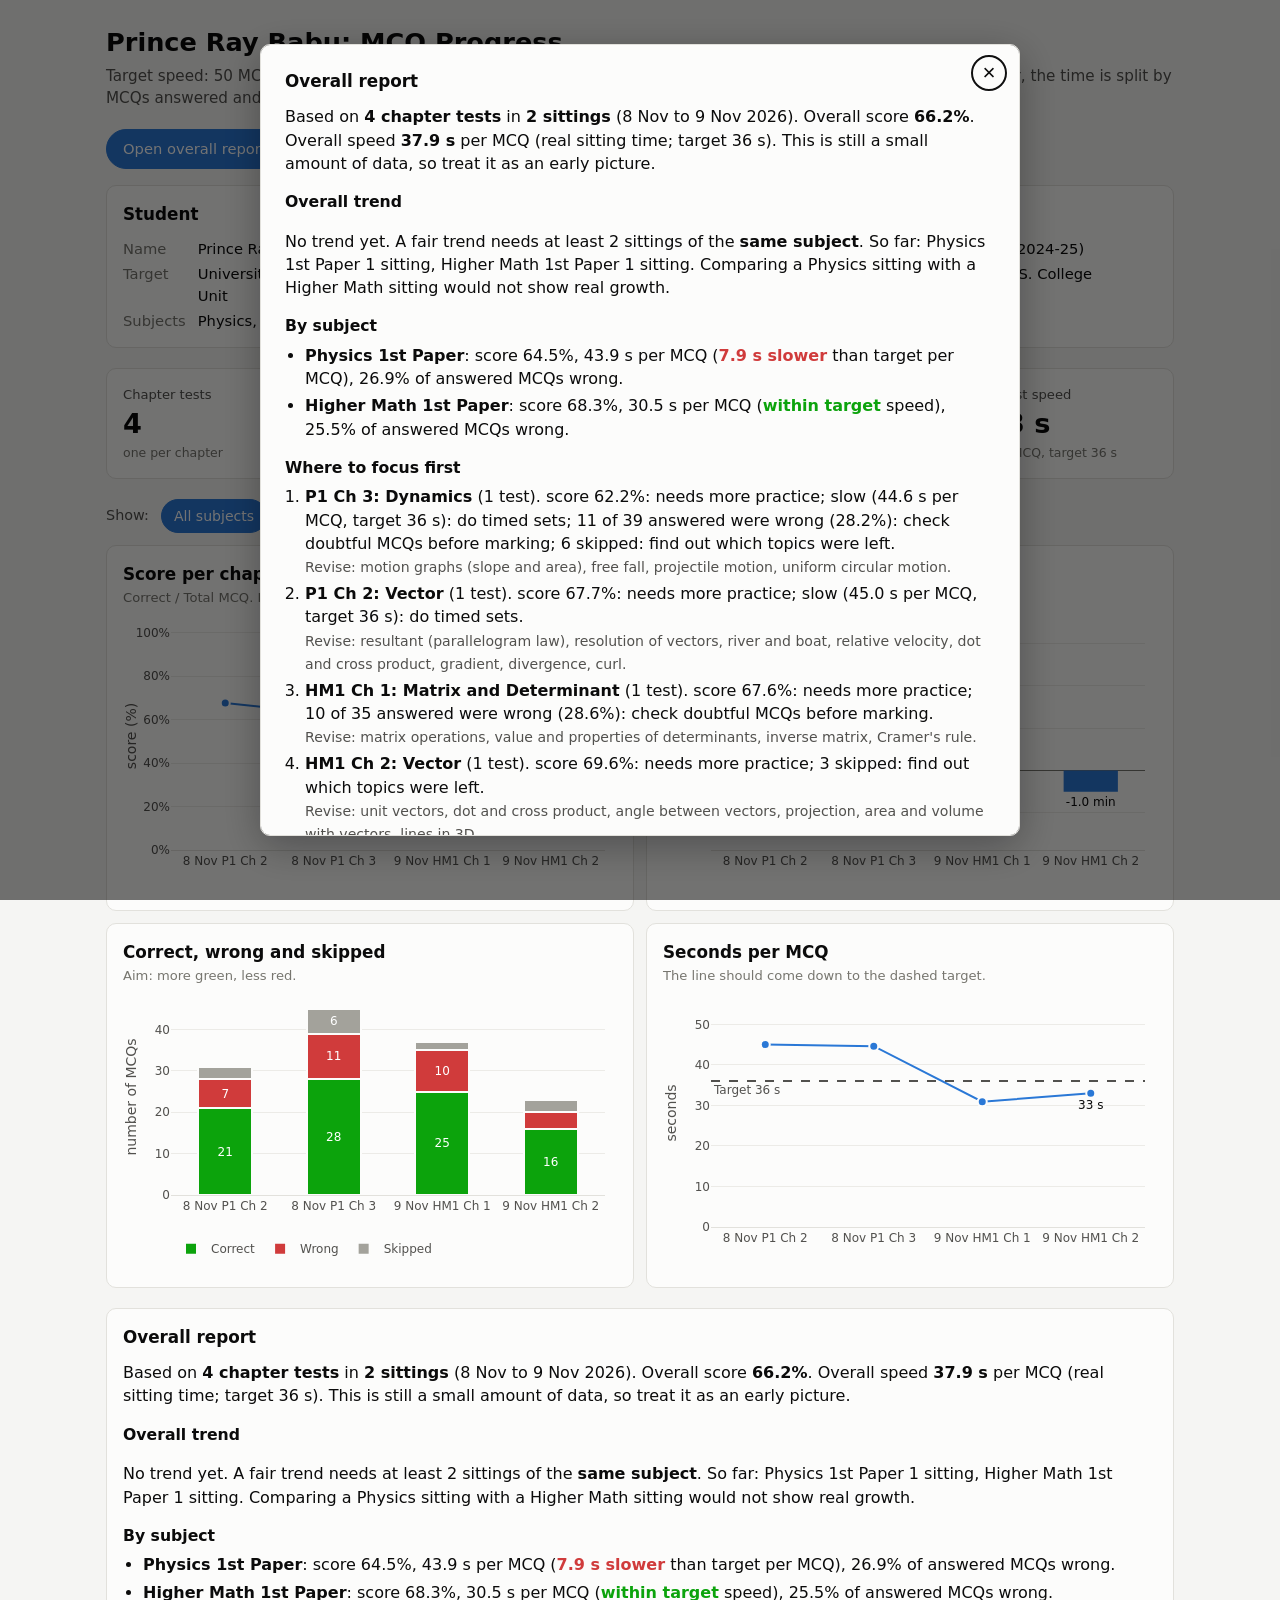
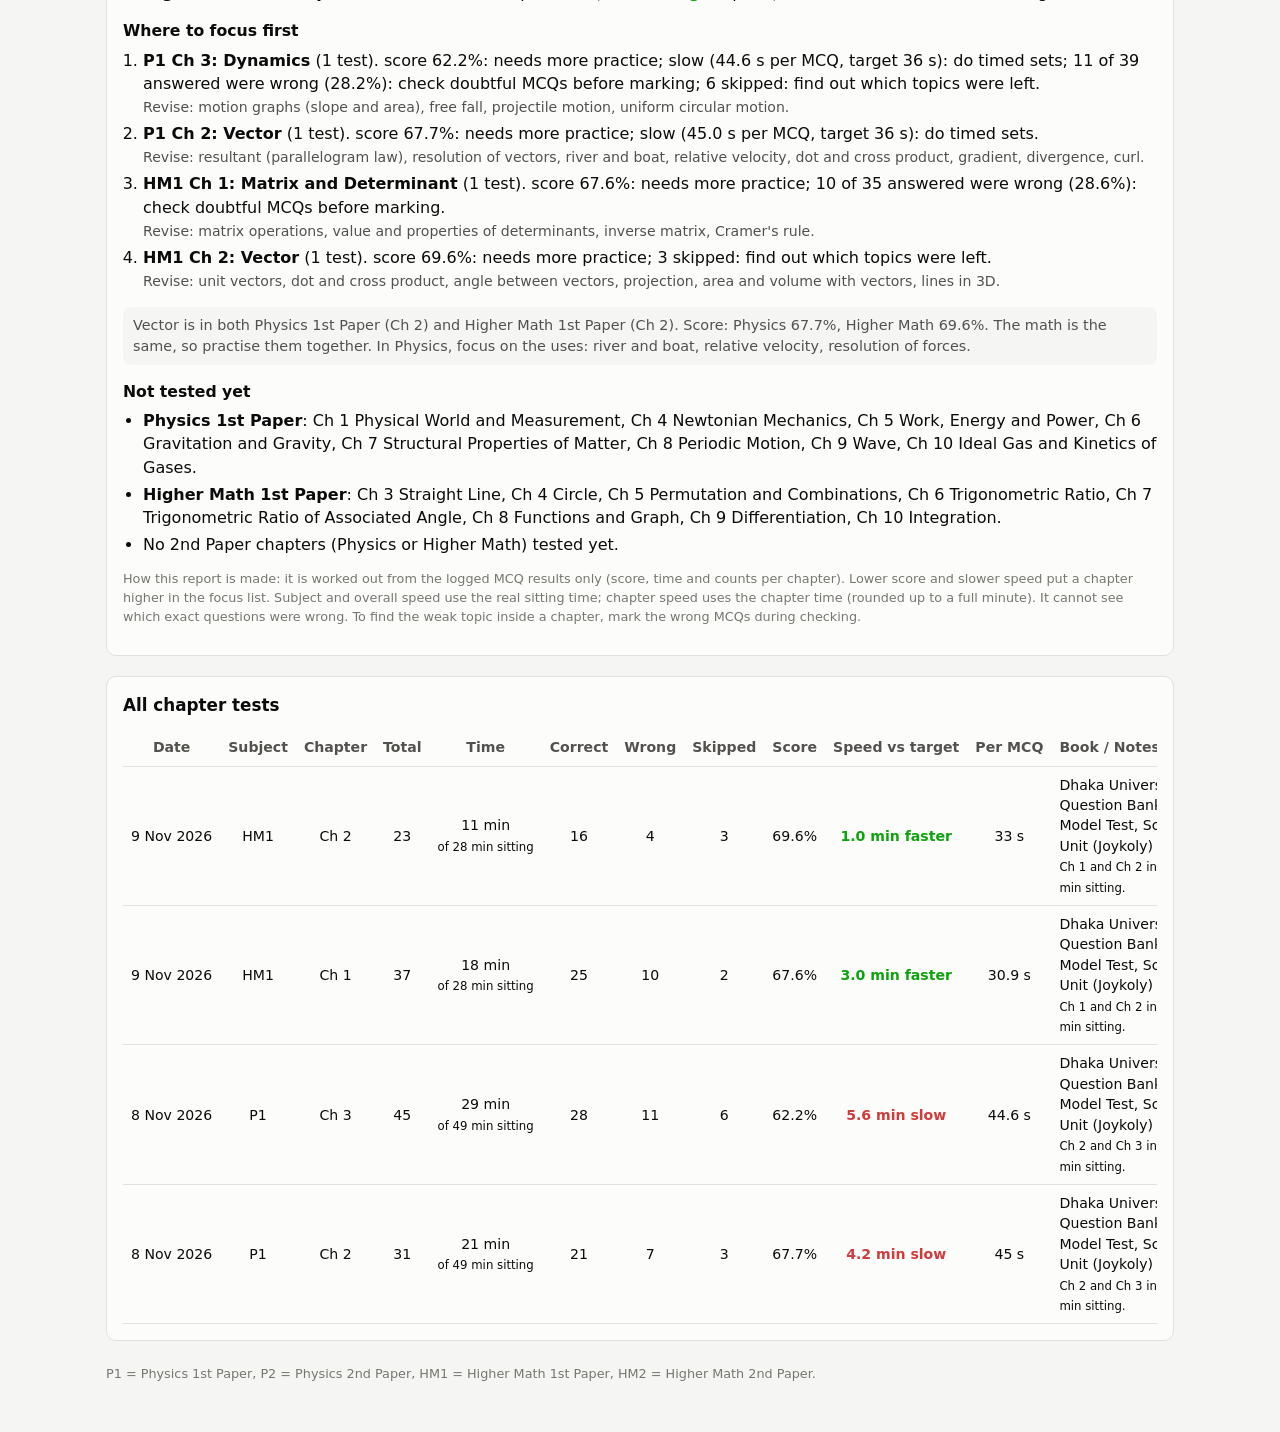
==== prince/index.html @ 52fe1663 "Add overall report popup and section: trend, subject summary, focus list with HSC chapter names Co-A" ====
<!DOCTYPE html>
<html lang="en">
<head>
<meta charset="utf-8">
<meta name="viewport" content="width=device-width, initial-scale=1">
<meta name="robots" content="noindex, nofollow">
<title>MCQ Progress</title>
<link rel="stylesheet" href="../assets/style.css">
<script src="https://cdn.plot.ly/plotly-2.35.2.min.js" charset="utf-8"></script>
</head>
<body>
<main>
  <h1><span id="student-name">Student</span>: MCQ Progress</h1>
  <p class="sub">Target speed: <span id="target-text"></span>. Skipped MCQs do not count for time. When chapters are done together, the time is split by MCQs answered and rounded up to a full minute. Last updated <span id="updated"></span>.</p>

  <p><button class="report-btn" id="open-report" type="button">Open overall report</button></p>
  <section class="profile" id="profile"></section>
  <section class="tiles" id="tiles"></section>

  <div class="filters" id="filters"><span>Show:</span></div>

  <section class="charts">
    <div class="card chart"><h2>Score per chapter</h2><p class="how">Correct / Total MCQ. Higher is better.</p><div class="plot" id="plot-score"></div></div>
    <div class="card chart"><h2>Minutes slower than target</h2><p class="how">0 = on target. Lower is better.</p><div class="plot" id="plot-slow"></div></div>
    <div class="card chart"><h2>Correct, wrong and skipped</h2><p class="how">Aim: more green, less red.</p><div class="plot" id="plot-cws"></div></div>
    <div class="card chart"><h2>Seconds per MCQ</h2><p class="how">The line should come down to the dashed target.</p><div class="plot" id="plot-speed"></div></div>
  </section>

  <section class="card report" id="report">
    <h2>Overall report</h2>
    <div id="report-body"></div>
  </section>

  <section class="card">
    <h2>All chapter tests</h2>
    <div class="table-wrap"><table>
      <thead><tr><th>Date</th><th>Subject</th><th>Chapter</th><th>Total</th><th>Time</th><th>Correct</th><th>Wrong</th><th>Skipped</th><th>Score</th><th>Speed vs target</th><th>Per MCQ</th><th class="left">Book / Notes</th></tr></thead>
      <tbody id="rows"></tbody>
    </table></div>
  </section>
  <footer>P1 = Physics 1st Paper, P2 = Physics 2nd Paper, HM1 = Higher Math 1st Paper, HM2 = Higher Math 2nd Paper.</footer>
</main>
<div class="modal-backdrop" id="report-modal" hidden>
  <div class="modal card report" role="dialog" aria-modal="true" aria-labelledby="modal-title">
    <button class="modal-x" id="modal-close" type="button" aria-label="Close report">&times;</button>
    <h2 id="modal-title">Overall report</h2>
    <div id="modal-body"></div>
    <p class="modal-foot"><button class="report-btn" id="modal-ok" type="button">See the full page</button></p>
  </div>
</div>
<script src="../assets/report.js"></script>
<script src="../assets/student.js"></script>
</body>
</html>
---- assets/style.css ----
:root {
  color-scheme: light;
  --surface-0: #f5f5f3; --surface-1: #fcfcfb; --border: #e2e1dc;
  --text-primary: #0b0b0b; --text-secondary: #52514e; --text-muted: #77766f;
  --series-1: #2a78d6; --good: #0ca30c; --critical: #d03b3b; --neutral: #a3a29b;
  --grid: #ecebe7;
}
@media (prefers-color-scheme: dark) {
  :root {
    color-scheme: dark;
    --surface-0: #121211; --surface-1: #1a1a19; --border: #33332f;
    --text-primary: #f0efec; --text-secondary: #c3c2b7; --text-muted: #9a998f;
    --series-1: #3987e5; --neutral: #6f6e67; --grid: #2a2a27;
  }
}
* { box-sizing: border-box; }
body { margin: 0; font-family: system-ui, -apple-system, "Segoe UI", Roboto, Arial, sans-serif;
  background: var(--surface-0); color: var(--text-primary); line-height: 1.45; }
main { max-width: 1100px; margin: 0 auto; padding: 24px 16px 48px; }
h1 { font-size: 1.6rem; margin: 0 0 4px; }
h2 { font-size: 1.05rem; margin: 0 0 12px; }
.sub { color: var(--text-secondary); margin: 0 0 20px; font-size: .95rem; }
.card { background: var(--surface-1); border: 1px solid var(--border); border-radius: 10px; padding: 16px; }
.profile { display: grid; grid-template-columns: repeat(auto-fit, minmax(240px, 1fr)); gap: 12px; margin-bottom: 20px; }
.profile dl { margin: 0; display: grid; grid-template-columns: max-content 1fr; gap: 4px 12px; font-size: .92rem; }
.profile dt { color: var(--text-muted); }
.profile dd { margin: 0; }
.tiles { display: grid; grid-template-columns: repeat(auto-fit, minmax(150px, 1fr)); gap: 12px; margin-bottom: 20px; }
.tile .label { color: var(--text-secondary); font-size: .82rem; }
.tile .value { font-size: 1.7rem; font-weight: 650; }
.tile .hint { color: var(--text-muted); font-size: .78rem; }
.filters { display: flex; flex-wrap: wrap; gap: 8px; align-items: center; margin-bottom: 12px; }
.filters span { color: var(--text-secondary); font-size: .9rem; margin-right: 4px; }
.filters button { font: inherit; font-size: .88rem; padding: 6px 12px; border-radius: 999px; cursor: pointer;
  border: 1px solid var(--border); background: var(--surface-1); color: var(--text-primary); }
.filters button[aria-pressed="true"] { background: var(--series-1); border-color: var(--series-1); color: #fff; }
.charts { display: grid; grid-template-columns: repeat(auto-fit, minmax(440px, 1fr)); gap: 12px; margin-bottom: 20px; }
@media (max-width: 520px) { .charts { grid-template-columns: 1fr; } }
.chart h2 { margin-bottom: 2px; }
.chart .how { color: var(--text-muted); font-size: .82rem; margin: 0 0 6px; }
.plot { height: 280px; }
.table-wrap { overflow-x: auto; }
table { border-collapse: collapse; width: 100%; font-size: .88rem; }
th, td { padding: 8px 10px; border-bottom: 1px solid var(--border); text-align: center; white-space: nowrap; }
th { color: var(--text-secondary); font-weight: 600; }
td.left, th.left { text-align: left; white-space: normal; min-width: 170px; }
th, td { padding: 8px 8px; }
.slow { color: var(--critical); font-weight: 600; }
.ok { color: var(--good); font-weight: 600; }
footer { color: var(--text-muted); font-size: .8rem; margin-top: 24px; }
a { color: var(--series-1); }
.report-btn { font: inherit; font-size: .92rem; padding: 8px 16px; border-radius: 999px; cursor: pointer;
  border: 1px solid var(--series-1); background: var(--series-1); color: #fff; }
.report { margin-bottom: 20px; }
.report h3 { font-size: .98rem; margin: 16px 0 6px; }
.report ul, .report ol { margin: 0; padding-left: 20px; }
.report li { margin: 4px 0; }
.report .lead { margin-top: 0; }
.report .topics { color: var(--text-secondary); font-size: .88rem; }
.report .note { color: var(--text-secondary); font-size: .9rem; background: var(--surface-0); border-radius: 8px; padding: 8px 10px; }
.report .how { color: var(--text-muted); font-size: .8rem; margin-top: 14px; }
.up { color: var(--good); font-weight: 600; }
.down { color: var(--critical); font-weight: 600; }
.modal-backdrop { position: fixed; inset: 0; background: rgba(0,0,0,.55); display: flex; align-items: center; justify-content: center; padding: 16px; z-index: 50; }
.modal-backdrop[hidden] { display: none; }
.modal { position: relative; max-width: 760px; width: 100%; max-height: 88vh; overflow-y: auto; padding: 24px 24px 16px; box-shadow: 0 10px 40px rgba(0,0,0,.3); }
.modal-x { position: absolute; top: 10px; right: 12px; width: 36px; height: 36px; border-radius: 50%; border: 1px solid var(--border);
  background: var(--surface-1); color: var(--text-primary); font-size: 1.4rem; line-height: 1; cursor: pointer; }
.modal-x:hover { background: var(--surface-0); }
.modal-foot { text-align: right; margin: 16px 0 0; }
body.no-scroll { overflow: hidden; }
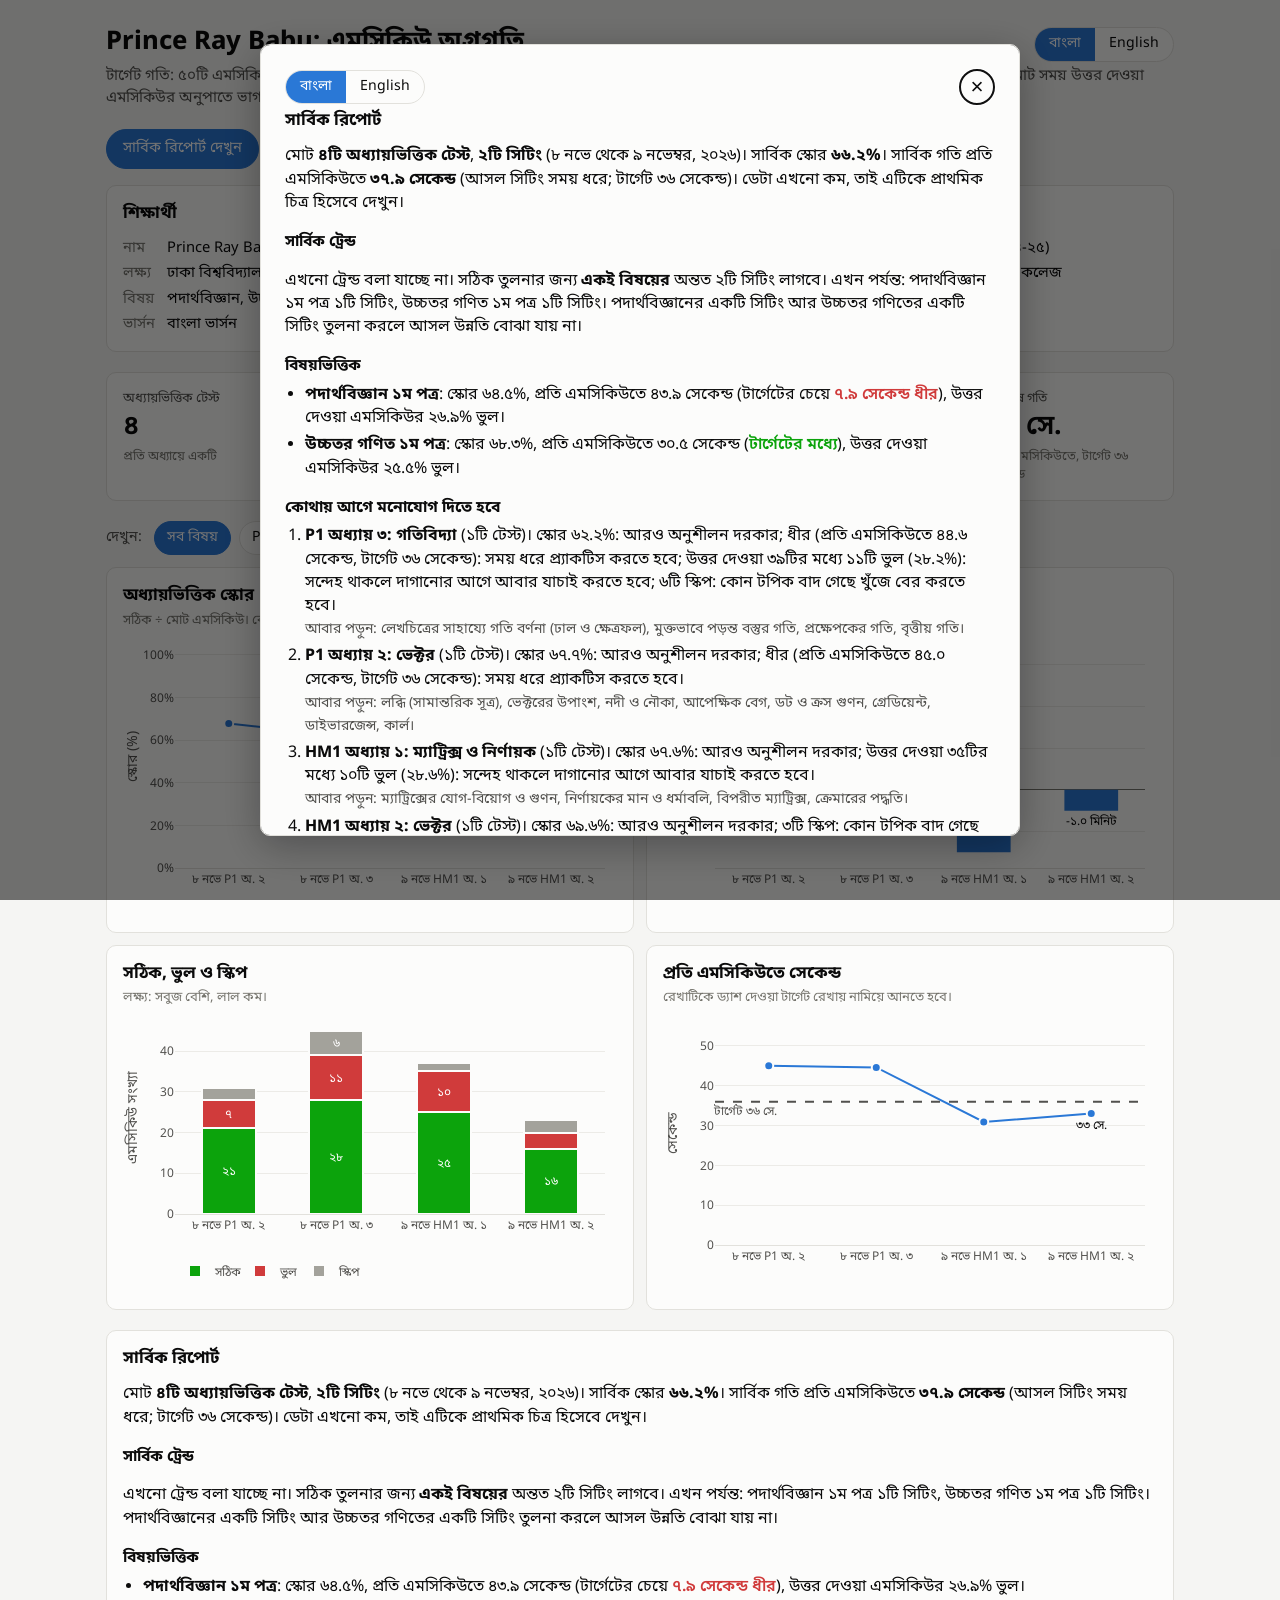
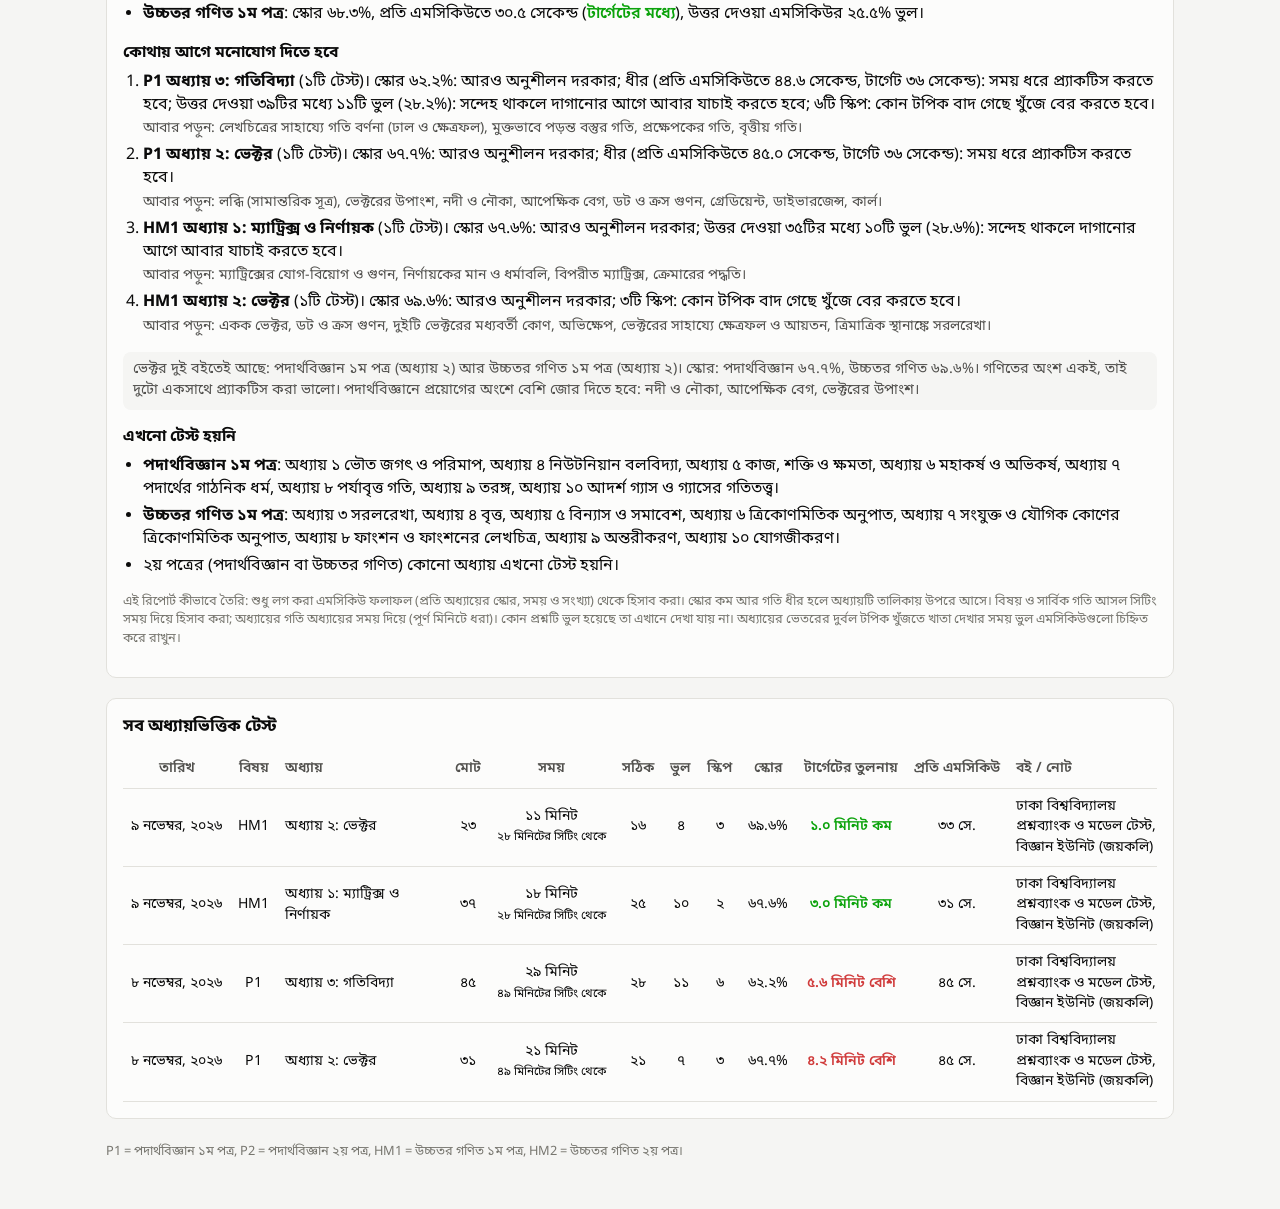
==== commit 54cdcd12: "Bangla (default) + English toggle; add Bangla version to profile; Bangla chapter names from Udvash B" ====
--- a/prince/index.html
+++ b/prince/index.html
@@ -1,53 +1,71 @@
 <!DOCTYPE html>
-<html lang="en">
+<html lang="bn">
 <head>
 <meta charset="utf-8">
 <meta name="viewport" content="width=device-width, initial-scale=1">
 <meta name="robots" content="noindex, nofollow">
 <title>MCQ Progress</title>
+<link rel="preconnect" href="https://fonts.googleapis.com">
+<link rel="preconnect" href="https://fonts.gstatic.com" crossorigin>
+<link href="https://fonts.googleapis.com/css2?family=Noto+Sans+Bengali:wght@400;600;700&display=swap" rel="stylesheet">
 <link rel="stylesheet" href="../assets/style.css">
 <script src="https://cdn.plot.ly/plotly-2.35.2.min.js" charset="utf-8"></script>
 </head>
 <body>
 <main>
-  <h1><span id="student-name">Student</span>: MCQ Progress</h1>
-  <p class="sub">Target speed: <span id="target-text"></span>. Skipped MCQs do not count for time. When chapters are done together, the time is split by MCQs answered and rounded up to a full minute. Last updated <span id="updated"></span>.</p>
+  <div class="topbar">
+    <h1><span id="student-name">Student</span>: <span data-t="title">MCQ Progress</span></h1>
+    <div class="lang-switch" role="group" aria-label="Language / ভাষা">
+      <button type="button" data-lang="bn" aria-pressed="true">বাংলা</button>
+      <button type="button" data-lang="en" aria-pressed="false">English</button>
+    </div>
+  </div>
+  <p class="sub" id="sub"></p>
+  <p><button class="report-btn" id="open-report" type="button" data-t="openReport">Open overall report</button></p>
 
-  <p><button class="report-btn" id="open-report" type="button">Open overall report</button></p>
   <section class="profile" id="profile"></section>
   <section class="tiles" id="tiles"></section>
 
-  <div class="filters" id="filters"><span>Show:</span></div>
+  <div class="filters" id="filters"></div>
 
   <section class="charts">
-    <div class="card chart"><h2>Score per chapter</h2><p class="how">Correct / Total MCQ. Higher is better.</p><div class="plot" id="plot-score"></div></div>
-    <div class="card chart"><h2>Minutes slower than target</h2><p class="how">0 = on target. Lower is better.</p><div class="plot" id="plot-slow"></div></div>
-    <div class="card chart"><h2>Correct, wrong and skipped</h2><p class="how">Aim: more green, less red.</p><div class="plot" id="plot-cws"></div></div>
-    <div class="card chart"><h2>Seconds per MCQ</h2><p class="how">The line should come down to the dashed target.</p><div class="plot" id="plot-speed"></div></div>
+    <div class="card chart"><h2 data-t="cScore"></h2><p class="how" data-t="cScoreHow"></p><div class="plot" id="plot-score"></div></div>
+    <div class="card chart"><h2 data-t="cSlow"></h2><p class="how" data-t="cSlowHow"></p><div class="plot" id="plot-slow"></div></div>
+    <div class="card chart"><h2 data-t="cCws"></h2><p class="how" data-t="cCwsHow"></p><div class="plot" id="plot-cws"></div></div>
+    <div class="card chart"><h2 data-t="cSpeed"></h2><p class="how" data-t="cSpeedHow"></p><div class="plot" id="plot-speed"></div></div>
   </section>
 
   <section class="card report" id="report">
-    <h2>Overall report</h2>
+    <h2 data-t="reportTitle"></h2>
     <div id="report-body"></div>
   </section>
 
   <section class="card">
-    <h2>All chapter tests</h2>
+    <h2 data-t="allTests"></h2>
     <div class="table-wrap"><table>
-      <thead><tr><th>Date</th><th>Subject</th><th>Chapter</th><th>Total</th><th>Time</th><th>Correct</th><th>Wrong</th><th>Skipped</th><th>Score</th><th>Speed vs target</th><th>Per MCQ</th><th class="left">Book / Notes</th></tr></thead>
+      <thead><tr><th data-t="thDate"></th><th data-t="thSubj"></th><th class="left" data-t="thCh"></th><th data-t="thTotal"></th><th data-t="thTime"></th>
+        <th data-t="correct"></th><th data-t="wrong"></th><th data-t="skipped"></th><th data-t="thScore"></th><th data-t="thVs"></th><th data-t="thPer"></th><th class="left" data-t="thBook"></th></tr></thead>
       <tbody id="rows"></tbody>
     </table></div>
   </section>
-  <footer>P1 = Physics 1st Paper, P2 = Physics 2nd Paper, HM1 = Higher Math 1st Paper, HM2 = Higher Math 2nd Paper.</footer>
+  <footer data-t="footer"></footer>
 </main>
+
 <div class="modal-backdrop" id="report-modal" hidden>
   <div class="modal card report" role="dialog" aria-modal="true" aria-labelledby="modal-title">
-    <button class="modal-x" id="modal-close" type="button" aria-label="Close report">&times;</button>
-    <h2 id="modal-title">Overall report</h2>
+    <div class="modal-head">
+      <div class="lang-switch" role="group" aria-label="Language / ভাষা">
+        <button type="button" data-lang="bn" aria-pressed="true">বাংলা</button>
+        <button type="button" data-lang="en" aria-pressed="false">English</button>
+      </div>
+      <button class="modal-x" id="modal-close" type="button" aria-label="Close">&times;</button>
+    </div>
+    <h2 id="modal-title" data-t="reportTitle"></h2>
     <div id="modal-body"></div>
-    <p class="modal-foot"><button class="report-btn" id="modal-ok" type="button">See the full page</button></p>
+    <p class="modal-foot"><button class="report-btn" id="modal-ok" type="button" data-t="seePage"></button></p>
   </div>
 </div>
+<script src="../assets/i18n.js"></script>
 <script src="../assets/report.js"></script>
 <script src="../assets/student.js"></script>
 </body>
--- a/assets/style.css
+++ b/assets/style.css
@@ -14,7 +14,7 @@
   }
 }
 * { box-sizing: border-box; }
-body { margin: 0; font-family: system-ui, -apple-system, "Segoe UI", Roboto, Arial, sans-serif;
+body { margin: 0; font-family: "Noto Sans Bengali", system-ui, -apple-system, "Segoe UI", Roboto, Arial, sans-serif;
   background: var(--surface-0); color: var(--text-primary); line-height: 1.45; }
 main { max-width: 1100px; margin: 0 auto; padding: 24px 16px 48px; }
 h1 { font-size: 1.6rem; margin: 0 0 4px; }
@@ -64,8 +64,14 @@
 .modal-backdrop { position: fixed; inset: 0; background: rgba(0,0,0,.55); display: flex; align-items: center; justify-content: center; padding: 16px; z-index: 50; }
 .modal-backdrop[hidden] { display: none; }
 .modal { position: relative; max-width: 760px; width: 100%; max-height: 88vh; overflow-y: auto; padding: 24px 24px 16px; box-shadow: 0 10px 40px rgba(0,0,0,.3); }
-.modal-x { position: absolute; top: 10px; right: 12px; width: 36px; height: 36px; border-radius: 50%; border: 1px solid var(--border);
+.modal-x { width: 36px; height: 36px; border-radius: 50%; border: 1px solid var(--border);
   background: var(--surface-1); color: var(--text-primary); font-size: 1.4rem; line-height: 1; cursor: pointer; }
 .modal-x:hover { background: var(--surface-0); }
 .modal-foot { text-align: right; margin: 16px 0 0; }
 body.no-scroll { overflow: hidden; }
+
+.topbar { display: flex; flex-wrap: wrap; gap: 12px; align-items: center; justify-content: space-between; }
+.lang-switch { display: inline-flex; border: 1px solid var(--border); border-radius: 999px; overflow: hidden; background: var(--surface-1); }
+.lang-switch button { font: inherit; font-size: .88rem; padding: 6px 14px; border: 0; background: transparent; color: var(--text-primary); cursor: pointer; }
+.lang-switch button[aria-pressed="true"] { background: var(--series-1); color: #fff; }
+.modal-head { display: flex; justify-content: space-between; align-items: center; gap: 12px; margin-bottom: 4px; }
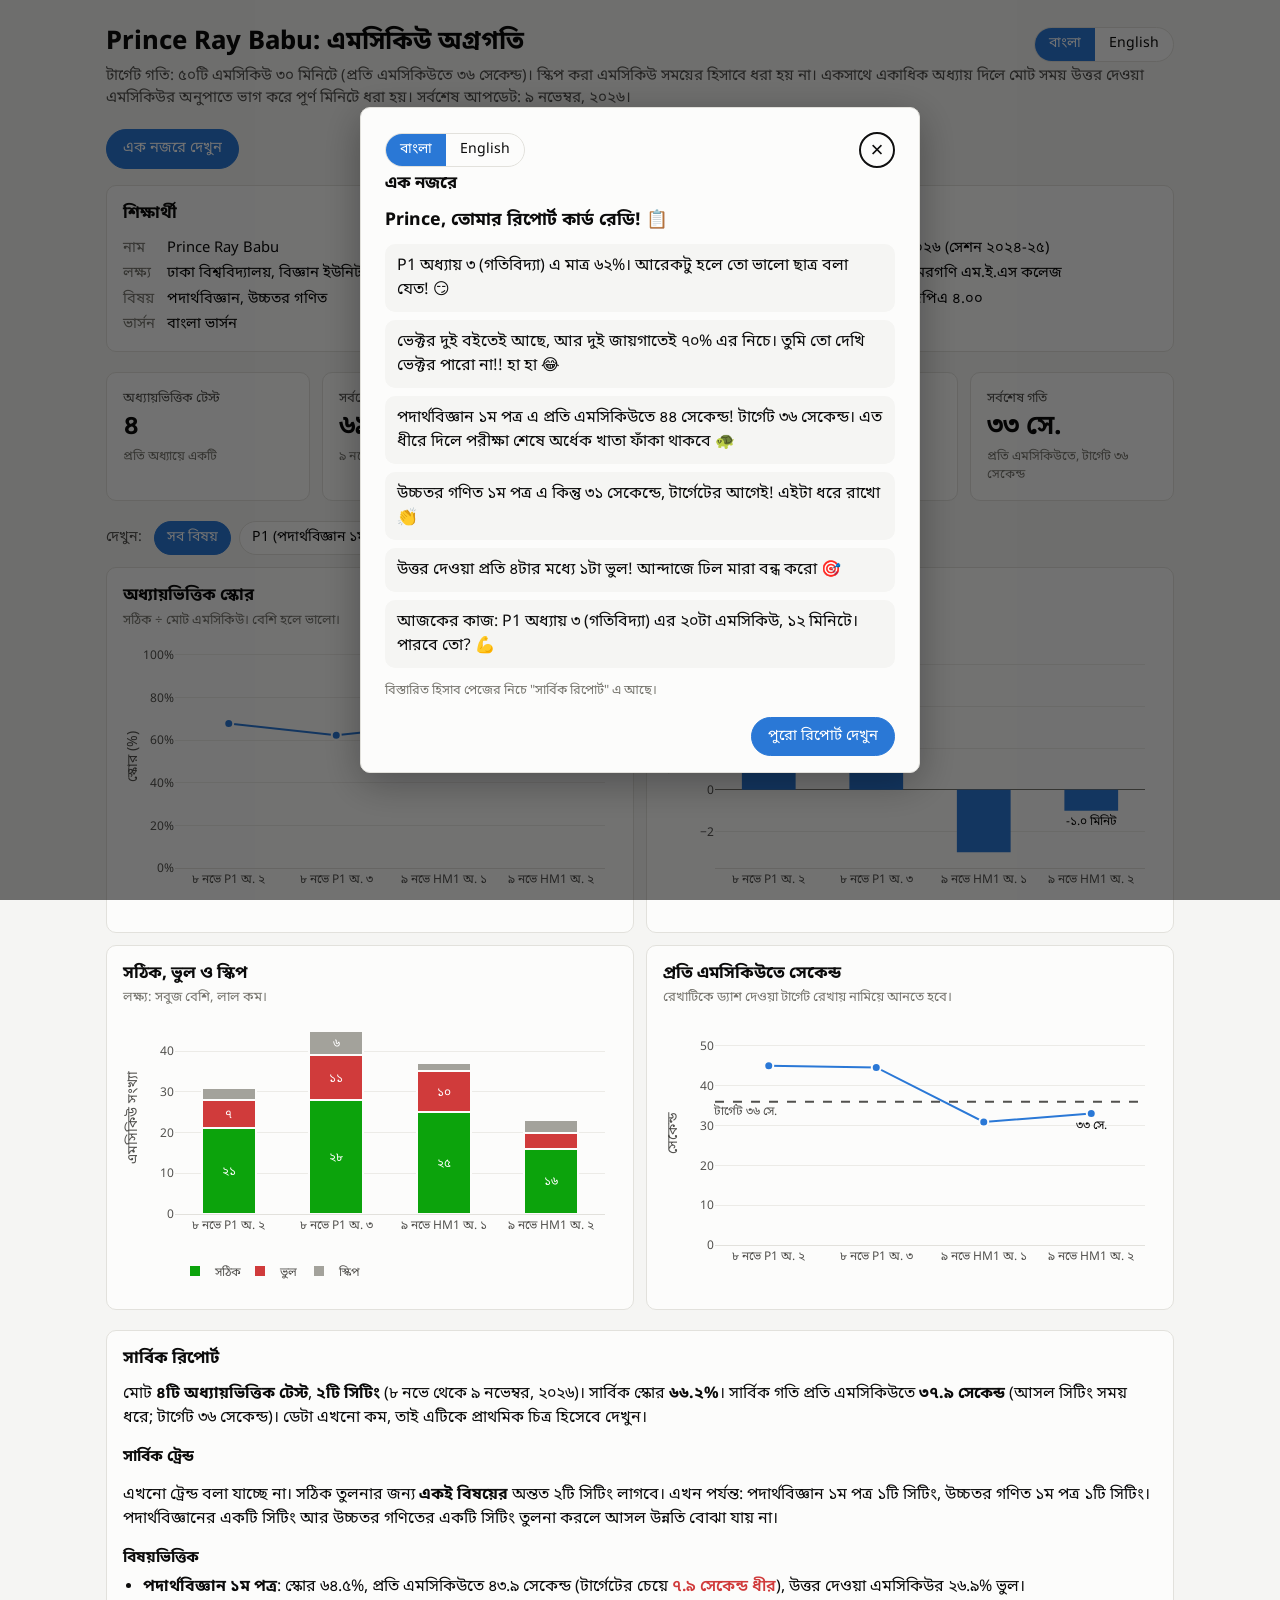
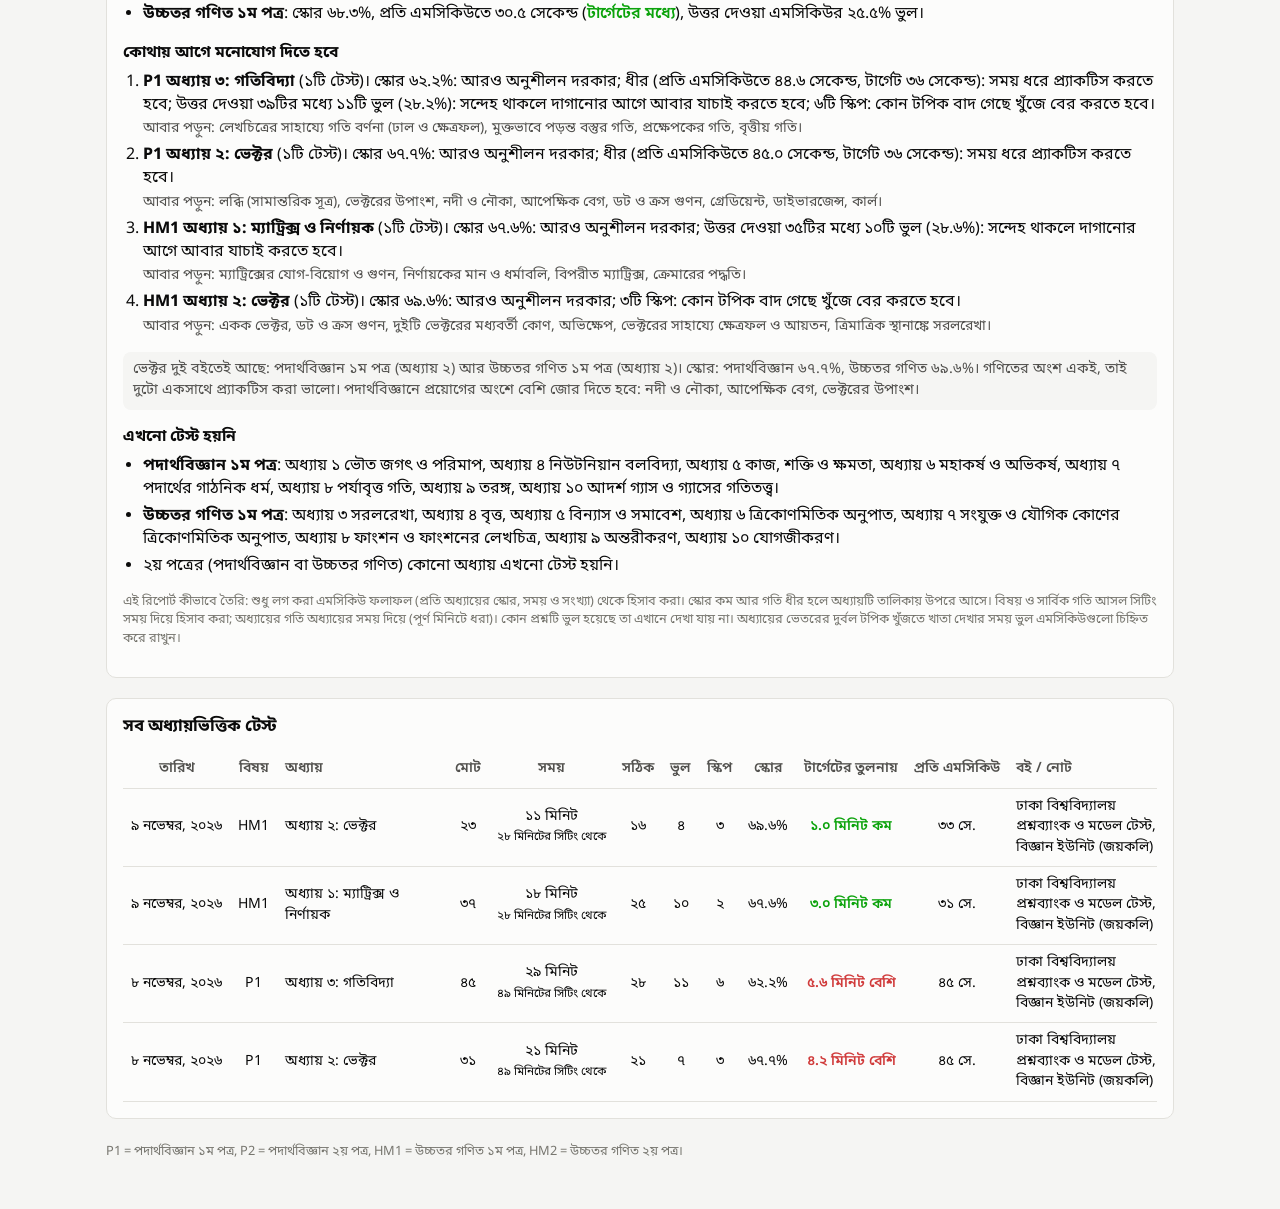
==== commit 2dd4d28c: "Popup: short teasing gist (BN/EN); full report stays on the page Co-Authored-By: Claude Opus 5.5 <no" ====
--- a/prince/index.html
+++ b/prince/index.html
@@ -60,13 +60,14 @@
       </div>
       <button class="modal-x" id="modal-close" type="button" aria-label="Close">&times;</button>
     </div>
-    <h2 id="modal-title" data-t="reportTitle"></h2>
+    <h2 id="modal-title"></h2>
     <div id="modal-body"></div>
-    <p class="modal-foot"><button class="report-btn" id="modal-ok" type="button" data-t="seePage"></button></p>
+    <p class="modal-foot"><button class="report-btn" id="modal-ok" type="button"></button></p>
   </div>
 </div>
 <script src="../assets/i18n.js"></script>
 <script src="../assets/report.js"></script>
+<script src="../assets/gist.js"></script>
 <script src="../assets/student.js"></script>
 </body>
 </html>
--- a/assets/style.css
+++ b/assets/style.css
@@ -75,3 +75,8 @@
 .lang-switch button { font: inherit; font-size: .88rem; padding: 6px 14px; border: 0; background: transparent; color: var(--text-primary); cursor: pointer; }
 .lang-switch button[aria-pressed="true"] { background: var(--series-1); color: #fff; }
 .modal-head { display: flex; justify-content: space-between; align-items: center; gap: 12px; margin-bottom: 4px; }
+
+.modal.report { max-width: 560px; }
+.gist-hello { font-size: 1.1rem; font-weight: 700; margin: 4px 0 10px; }
+.gist { list-style: none; padding: 0 !important; margin: 0; }
+.gist li { background: var(--surface-0); border-radius: 10px; padding: 10px 12px; margin: 8px 0; font-size: 1rem; line-height: 1.5; }
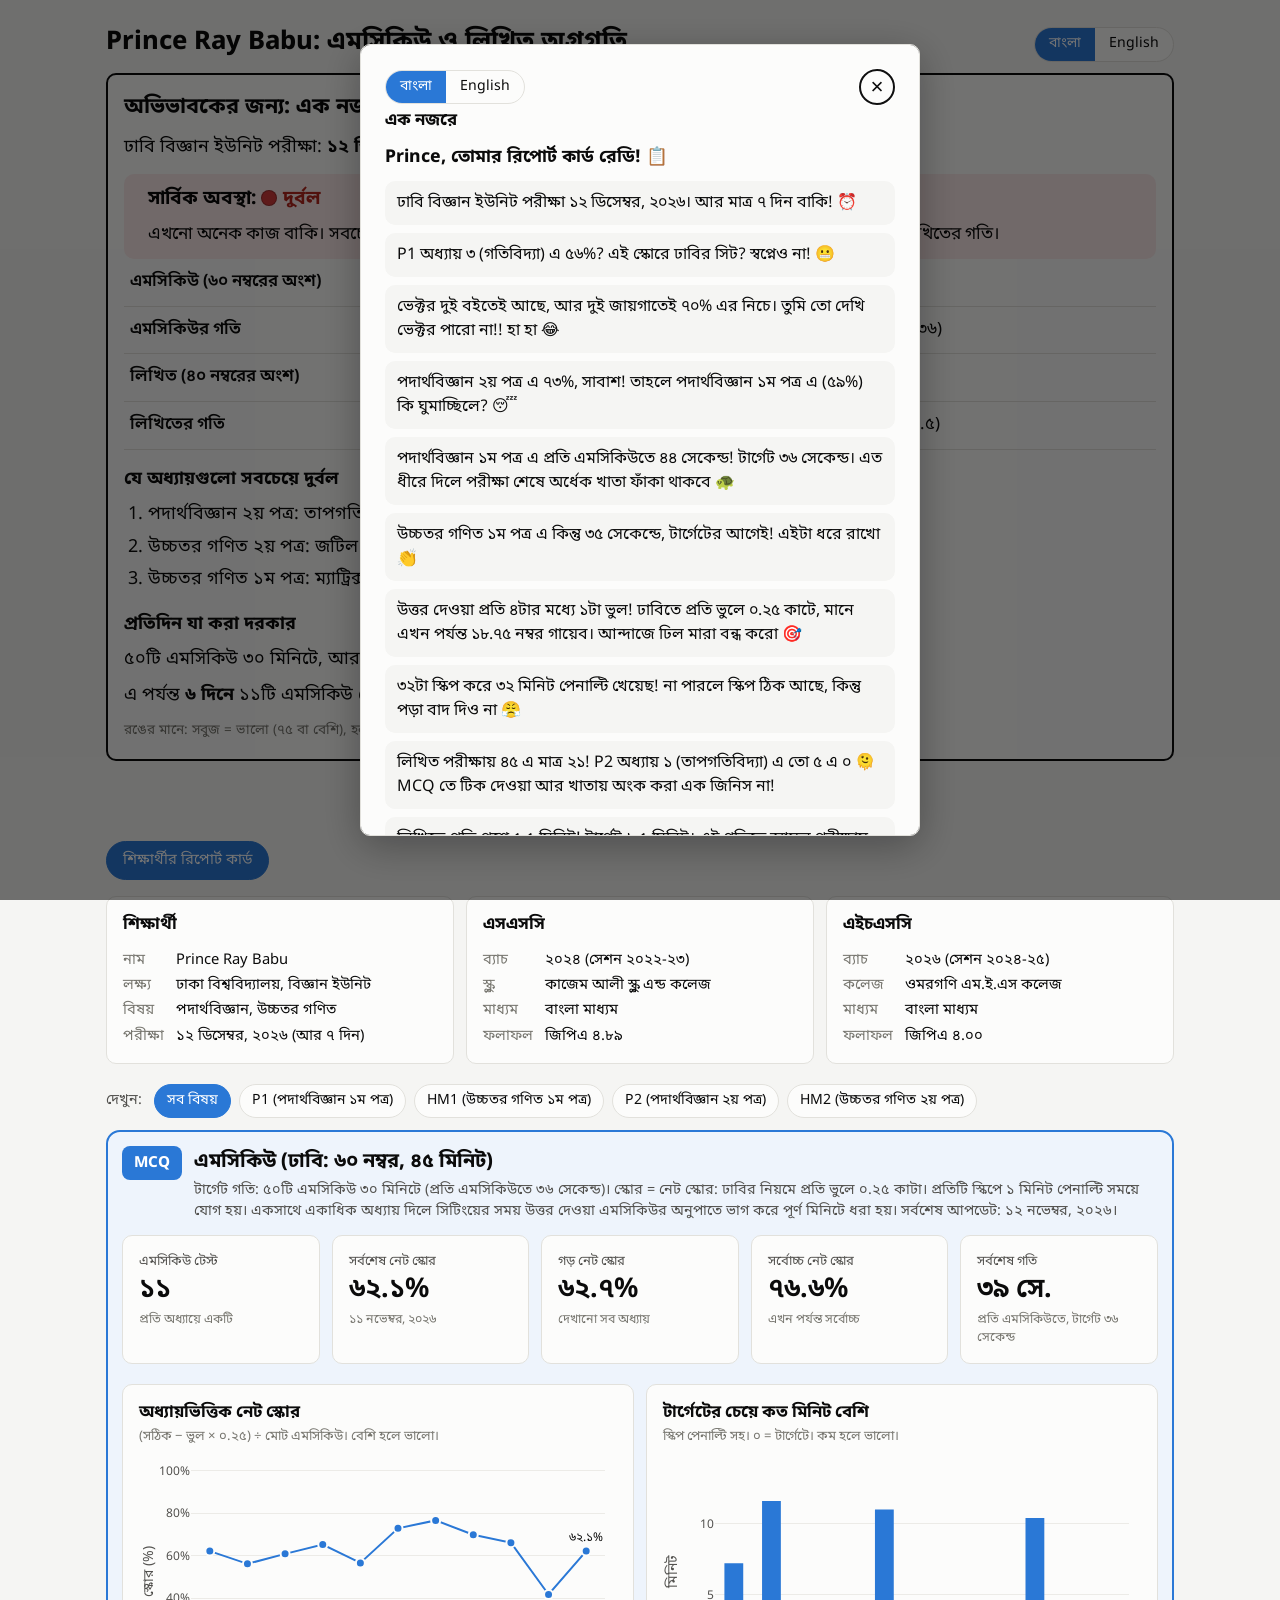
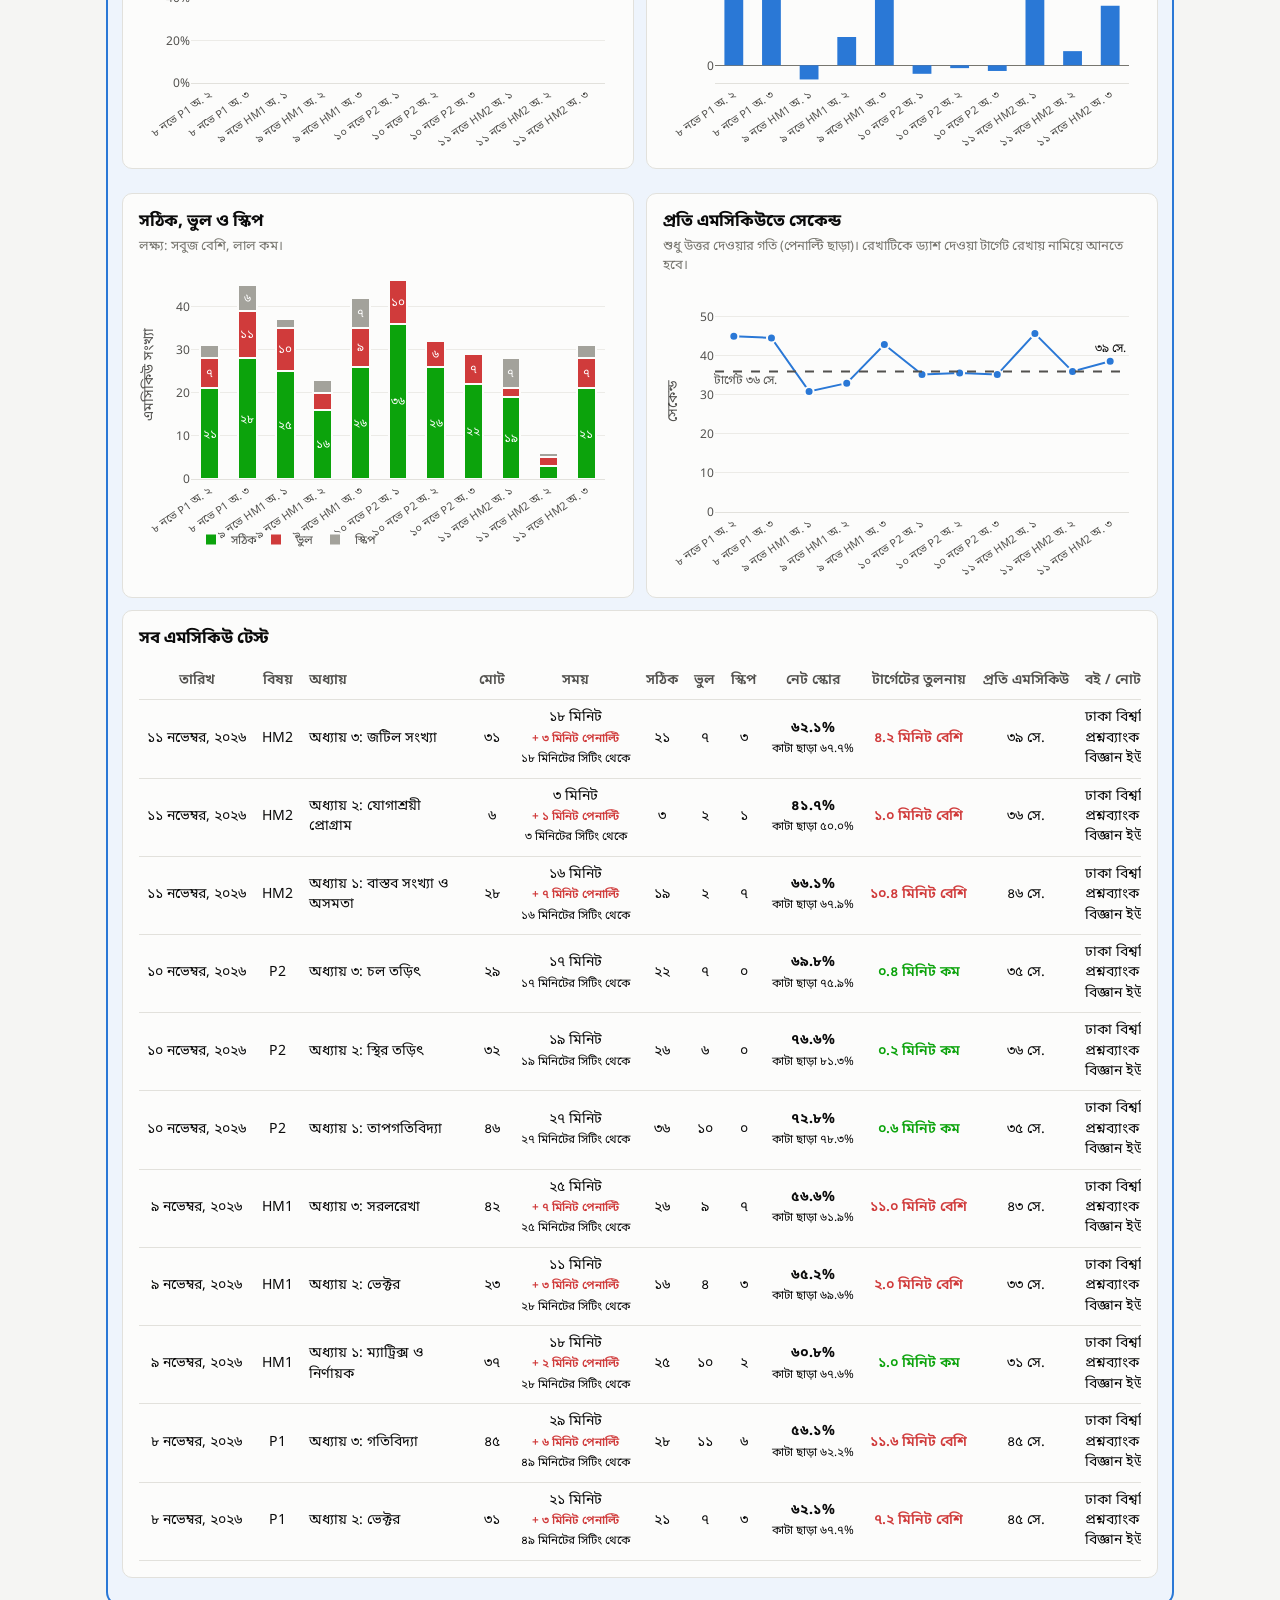
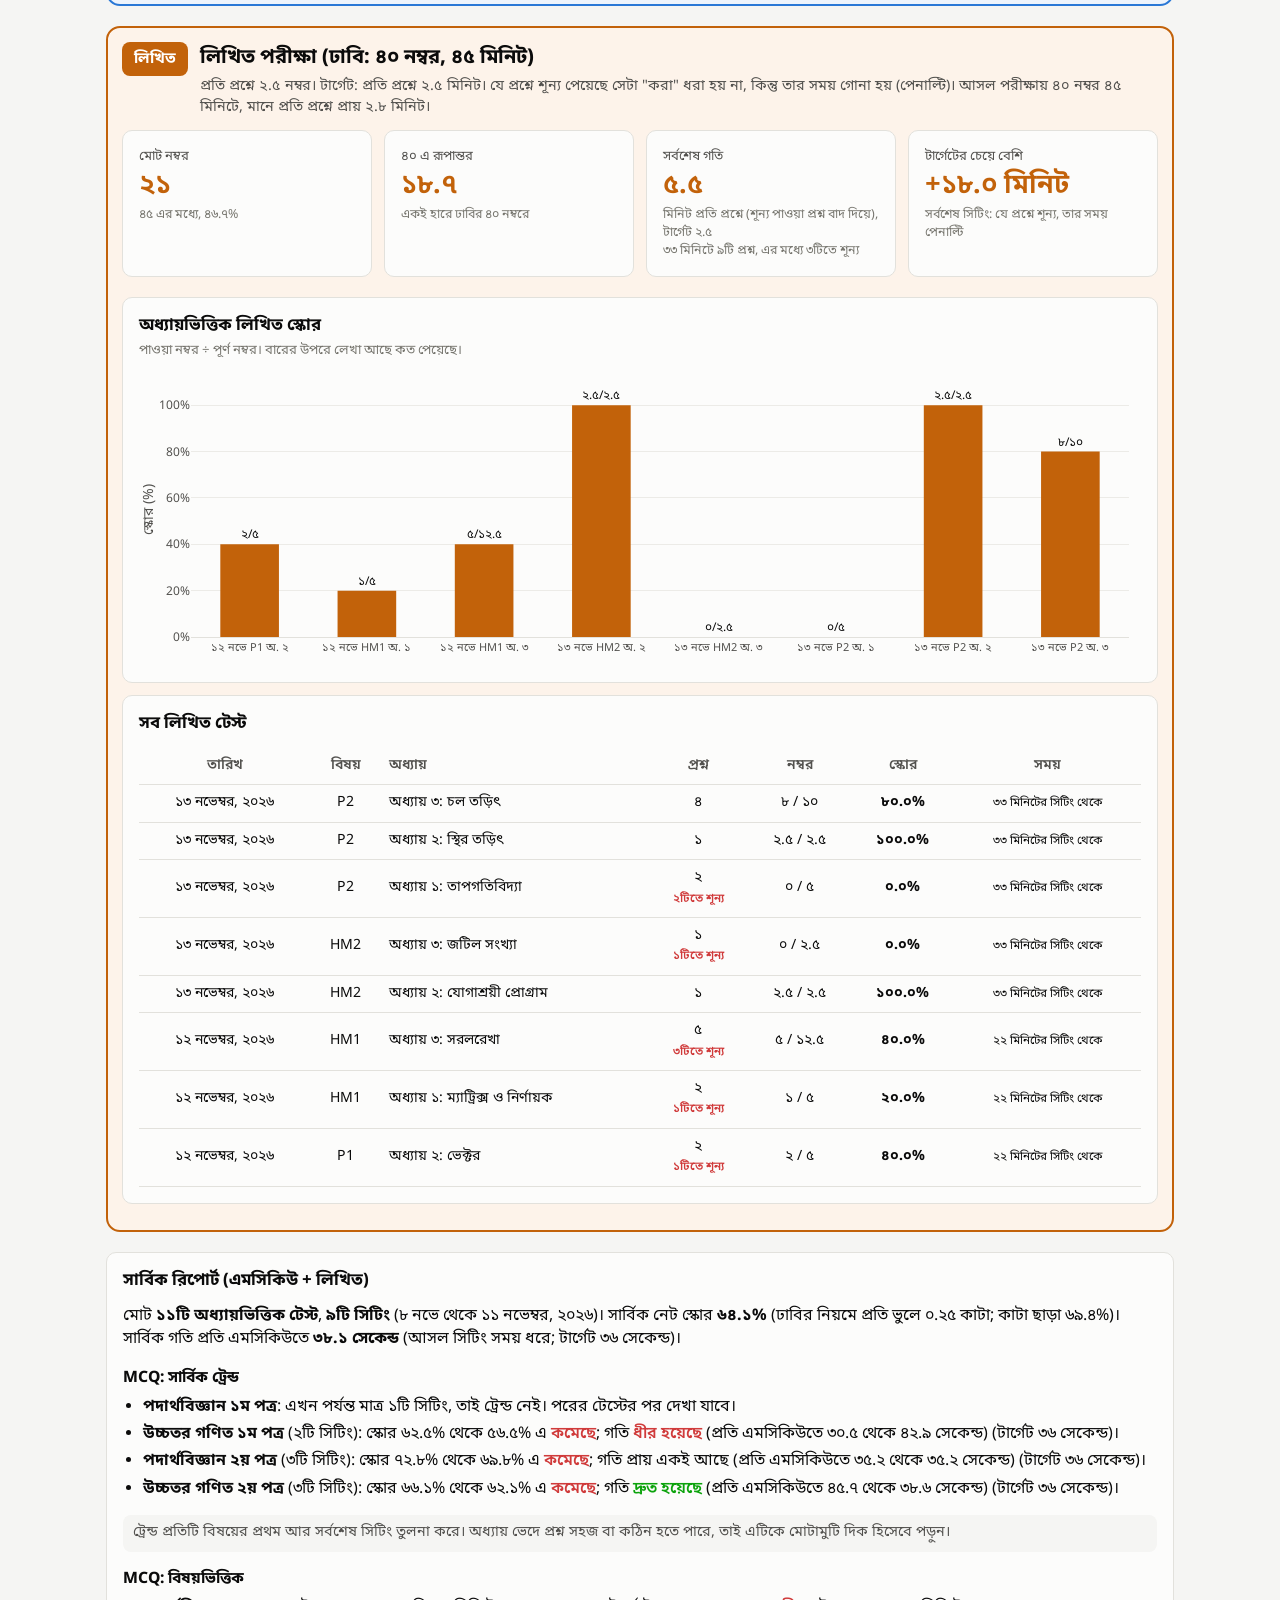
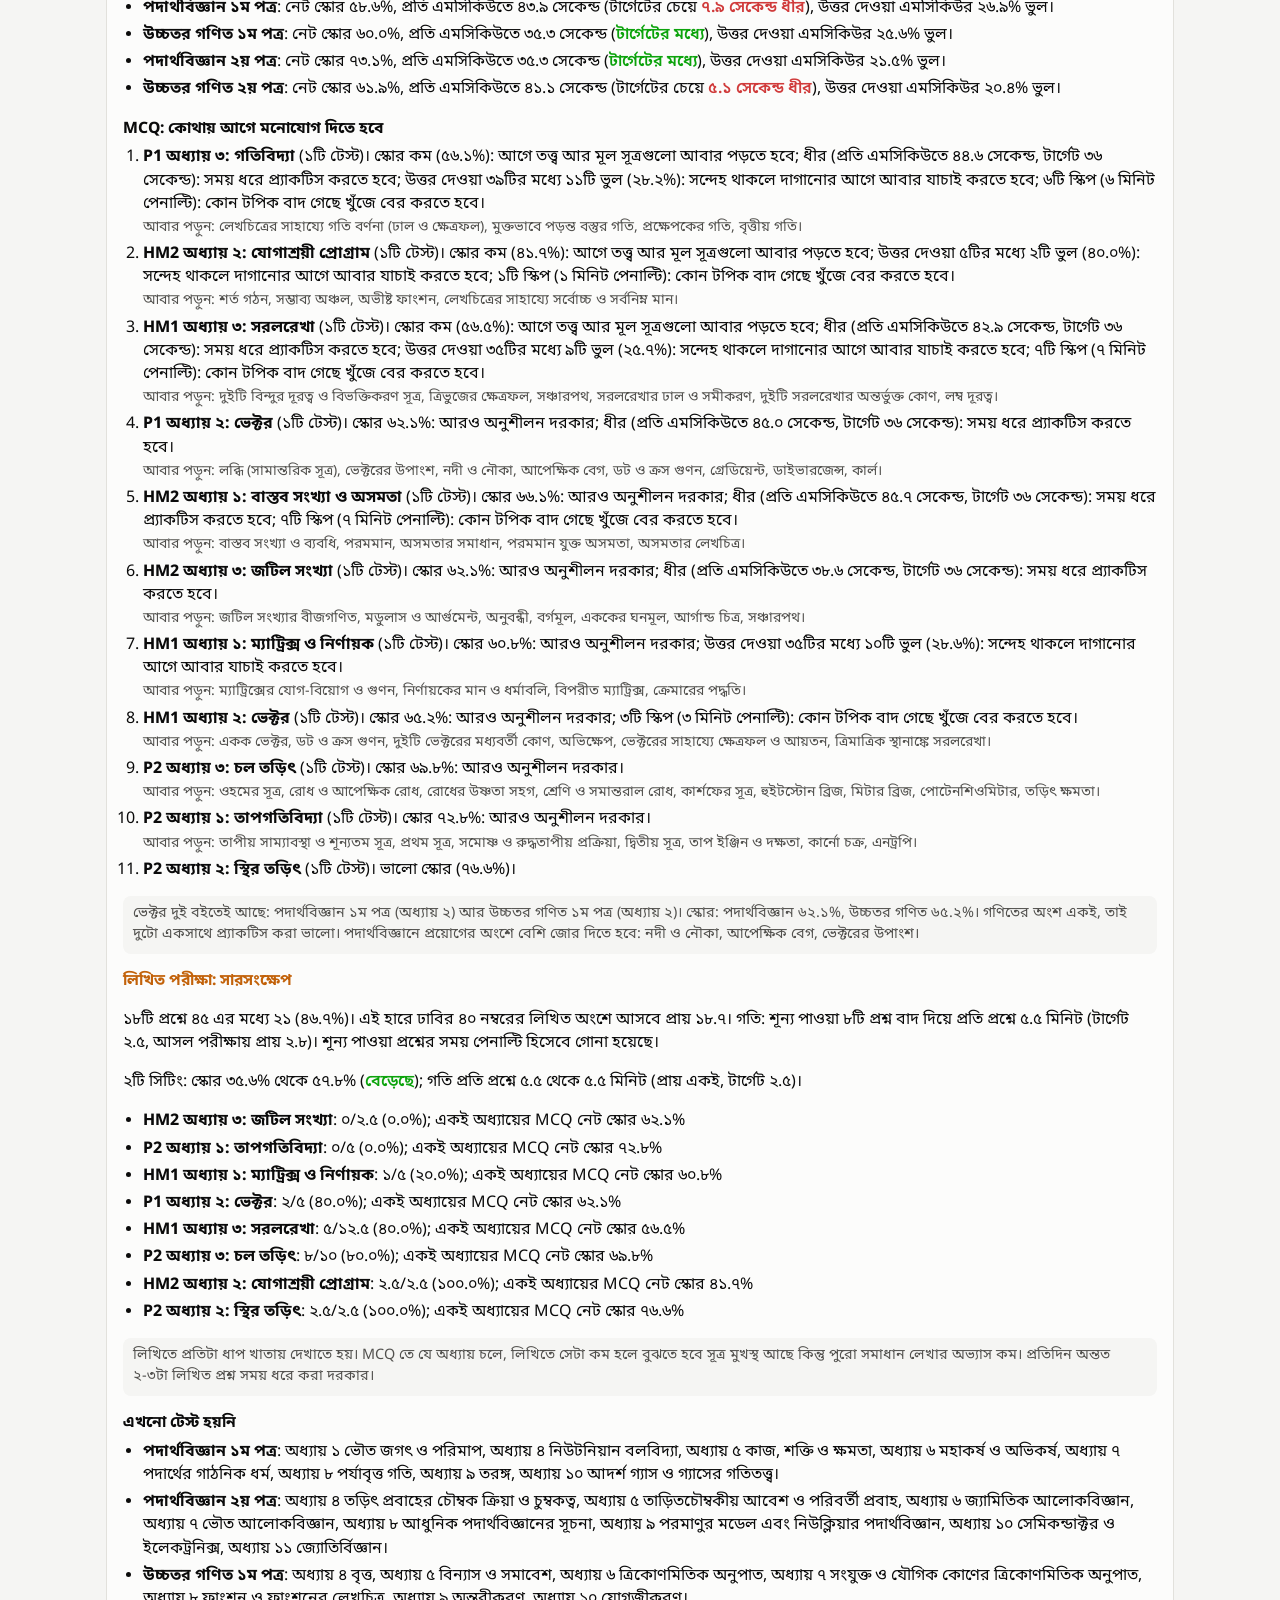
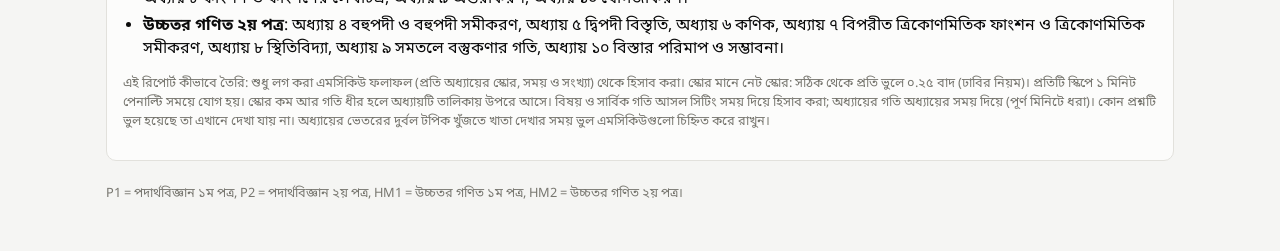
==== commit d1ca6be6: "Guardian view: big plain-language status card at top (traffic lights with words), ?for=guardian link" ====
--- a/prince/index.html
+++ b/prince/index.html
@@ -20,19 +20,42 @@
       <button type="button" data-lang="en" aria-pressed="false">English</button>
     </div>
   </div>
-  <p class="sub" id="sub"></p>
+  <section class="card guardian" id="guardian"></section>
+  <p class="g-toggle-wrap"><button class="g-toggle" id="g-toggle" type="button" aria-expanded="true" aria-controls="details"></button></p>
+  <div id="details">
   <p><button class="report-btn" id="open-report" type="button" data-t="openReport">Open overall report</button></p>
 
   <section class="profile" id="profile"></section>
-  <section class="tiles" id="tiles"></section>
-
   <div class="filters" id="filters"></div>
 
+  <section class="part part-mcq" id="part-mcq">
+    <div class="part-head"><span class="badge">MCQ</span><div><h2 data-t="partMcq"></h2><p class="part-sub" id="sub"></p></div></div>
+    <div class="tiles" id="tiles"></div>
   <section class="charts">
     <div class="card chart"><h2 data-t="cScore"></h2><p class="how" data-t="cScoreHow"></p><div class="plot" id="plot-score"></div></div>
     <div class="card chart"><h2 data-t="cSlow"></h2><p class="how" data-t="cSlowHow"></p><div class="plot" id="plot-slow"></div></div>
     <div class="card chart"><h2 data-t="cCws"></h2><p class="how" data-t="cCwsHow"></p><div class="plot" id="plot-cws"></div></div>
     <div class="card chart"><h2 data-t="cSpeed"></h2><p class="how" data-t="cSpeedHow"></p><div class="plot" id="plot-speed"></div></div>
+  </section>
+  <div class="card">
+    <h2 data-t="allTests"></h2>
+    <div class="table-wrap"><table>
+      <thead><tr><th data-t="thDate"></th><th data-t="thSubj"></th><th class="left" data-t="thCh"></th><th data-t="thTotal"></th><th data-t="thTime"></th>
+        <th data-t="correct"></th><th data-t="wrong"></th><th data-t="skipped"></th><th data-t="thScore"></th><th data-t="thVs"></th><th data-t="thPer"></th><th class="left" data-t="thBook"></th></tr></thead>
+      <tbody id="rows"></tbody>
+    </table></div>
+  </div>
+  </section>
+
+  <section class="part part-written" id="written-sec" hidden>
+    <div class="part-head"><span class="badge" data-t="wBadge"></span><div><h2 data-t="wTitle"></h2><p class="part-sub" id="w-sub"></p></div></div>
+    <div class="tiles" id="w-tiles"></div>
+    <div class="card chart"><h2 data-t="wChart"></h2><p class="how" data-t="wChartHow"></p><div class="plot" id="plot-written"></div></div>
+    <div class="card"><h2 data-t="wAll"></h2>
+    <div class="table-wrap"><table>
+      <thead><tr><th data-t="thDate"></th><th data-t="thSubj"></th><th class="left" data-t="thCh"></th><th data-t="wQ"></th><th data-t="wMarks"></th><th data-t="thScore2"></th><th data-t="wTime"></th></tr></thead>
+      <tbody id="wrows"></tbody>
+    </table></div></div>
   </section>
 
   <section class="card report" id="report">
@@ -40,15 +63,8 @@
     <div id="report-body"></div>
   </section>
 
-  <section class="card">
-    <h2 data-t="allTests"></h2>
-    <div class="table-wrap"><table>
-      <thead><tr><th data-t="thDate"></th><th data-t="thSubj"></th><th class="left" data-t="thCh"></th><th data-t="thTotal"></th><th data-t="thTime"></th>
-        <th data-t="correct"></th><th data-t="wrong"></th><th data-t="skipped"></th><th data-t="thScore"></th><th data-t="thVs"></th><th data-t="thPer"></th><th class="left" data-t="thBook"></th></tr></thead>
-      <tbody id="rows"></tbody>
-    </table></div>
-  </section>
   <footer data-t="footer"></footer>
+  </div>
 </main>
 
 <div class="modal-backdrop" id="report-modal" hidden>
@@ -68,6 +84,7 @@
 <script src="../assets/i18n.js"></script>
 <script src="../assets/report.js"></script>
 <script src="../assets/gist.js"></script>
+<script src="../assets/guardian.js"></script>
 <script src="../assets/student.js"></script>
 </body>
 </html>
--- a/assets/style.css
+++ b/assets/style.css
@@ -4,6 +4,7 @@
   --text-primary: #0b0b0b; --text-secondary: #52514e; --text-muted: #77766f;
   --series-1: #2a78d6; --good: #0ca30c; --critical: #d03b3b; --neutral: #a3a29b;
   --grid: #ecebe7;
+  --written: #c2620a; --written-bg: #fdf3ea; --mcq-bg: #eef4fc;
 }
 @media (prefers-color-scheme: dark) {
   :root {
@@ -11,6 +12,7 @@
     --surface-0: #121211; --surface-1: #1a1a19; --border: #33332f;
     --text-primary: #f0efec; --text-secondary: #c3c2b7; --text-muted: #9a998f;
     --series-1: #3987e5; --neutral: #6f6e67; --grid: #2a2a27;
+    --written: #e8883a; --written-bg: #2a2018; --mcq-bg: #17212d;
   }
 }
 * { box-sizing: border-box; }
@@ -38,7 +40,7 @@
 @media (max-width: 520px) { .charts { grid-template-columns: 1fr; } }
 .chart h2 { margin-bottom: 2px; }
 .chart .how { color: var(--text-muted); font-size: .82rem; margin: 0 0 6px; }
-.plot { height: 280px; }
+.plot { height: 300px; }
 .table-wrap { overflow-x: auto; }
 table { border-collapse: collapse; width: 100%; font-size: .88rem; }
 th, td { padding: 8px 10px; border-bottom: 1px solid var(--border); text-align: center; white-space: nowrap; }
@@ -80,3 +82,50 @@
 .gist-hello { font-size: 1.1rem; font-weight: 700; margin: 4px 0 10px; }
 .gist { list-style: none; padding: 0 !important; margin: 0; }
 .gist li { background: var(--surface-0); border-radius: 10px; padding: 10px 12px; margin: 8px 0; font-size: 1rem; line-height: 1.5; }
+
+/* MCQ and written are two clearly separate parts */
+.part { border-radius: 14px; padding: 14px; margin-bottom: 20px; border: 2px solid var(--series-1); background: var(--mcq-bg); }
+.part-written { border-color: var(--written); background: var(--written-bg); }
+.part > .card, .part .charts .card { margin-bottom: 12px; }
+.part .charts { margin-bottom: 0; }
+.part-head { display: flex; gap: 12px; align-items: flex-start; margin-bottom: 12px; }
+.part-head h2 { font-size: 1.25rem; margin: 2px 0 4px; }
+.part-sub { color: var(--text-secondary); font-size: .9rem; margin: 0; }
+.badge { flex: none; font-weight: 700; font-size: .95rem; color: #fff; background: var(--series-1); border-radius: 8px; padding: 6px 12px; }
+.part-written .badge { background: var(--written); }
+.part-written .tile .value { color: var(--written); }
+.report h3.h-written { color: var(--written); }
+
+/* Guardian card: big, plain, readable on a phone */
+.guardian { border: 2px solid var(--text-primary); margin: 8px 0 12px; font-size: 1.12rem; line-height: 1.6; }
+.guardian h2 { font-size: 1.35rem; margin: 0 0 8px; }
+.guardian h3 { font-size: 1.12rem; margin: 16px 0 6px; }
+.g-exam { margin: 0 0 12px; }
+.g-overall { border-radius: 10px; padding: 10px 14px; margin-bottom: 12px; font-size: 1.2rem; }
+.g-overall p { margin: 6px 0 0; font-size: 1.08rem; }
+.g-overall.g-good { background: #e7f6e7; } .g-overall.g-mid { background: #fdf6dc; } .g-overall.g-weak { background: #fbe9e9; }
+.g-ov-label { font-weight: 700; }
+.g-table { width: 100%; font-size: 1.05rem; }
+.g-table th, .g-table td { text-align: left; white-space: normal; padding: 10px 6px; vertical-align: middle; }
+.g-table th { color: var(--text-primary); font-weight: 600; }
+.g-light { white-space: nowrap !important; }
+.gl { display: inline-block; width: 16px; height: 16px; border-radius: 50%; margin-right: 6px; vertical-align: -2px; border: 1px solid rgba(0,0,0,.25); }
+.gl-good { background: #1a9e1a; } .gl-mid { background: #e6b800; } .gl-weak { background: #d03b3b; }
+.gw { font-weight: 700; } .gw-good { color: #157a15; } .gw-mid { color: #8a6d00; } .gw-weak { color: #b3261e; }
+.g-weak { margin: 0; padding-left: 24px; } .g-weak li { margin: 4px 0; }
+.g-daily, .g-effort { margin: 0 0 8px; }
+.g-small { color: var(--text-muted); font-size: .85rem; margin: 10px 0 0; }
+.g-toggle-wrap { text-align: center; margin: 0 0 16px; }
+.g-toggle { font: inherit; font-size: 1.05rem; font-weight: 600; padding: 12px 22px; border-radius: 999px; cursor: pointer;
+  border: 2px solid var(--series-1); background: var(--surface-1); color: var(--series-1); min-height: 48px; }
+@media (prefers-color-scheme: dark) {
+  .g-overall.g-good { background: #16301a; } .g-overall.g-mid { background: #33300f; } .g-overall.g-weak { background: #3a1a1a; }
+  .gw-good { color: #6fd86f; } .gw-mid { color: #f0d050; } .gw-weak { color: #ff8a80; }
+}
+@media (max-width: 600px) {
+  main { padding: 12px 12px 40px; }
+  .guardian { font-size: 1.15rem; padding: 14px; }
+  .g-table th, .g-table td { display: block; padding: 2px 0; }
+  .g-table tr { display: block; padding: 10px 0; border-bottom: 1px solid var(--border); }
+  .g-table th { border: 0; } .g-table td { border: 0; }
+}
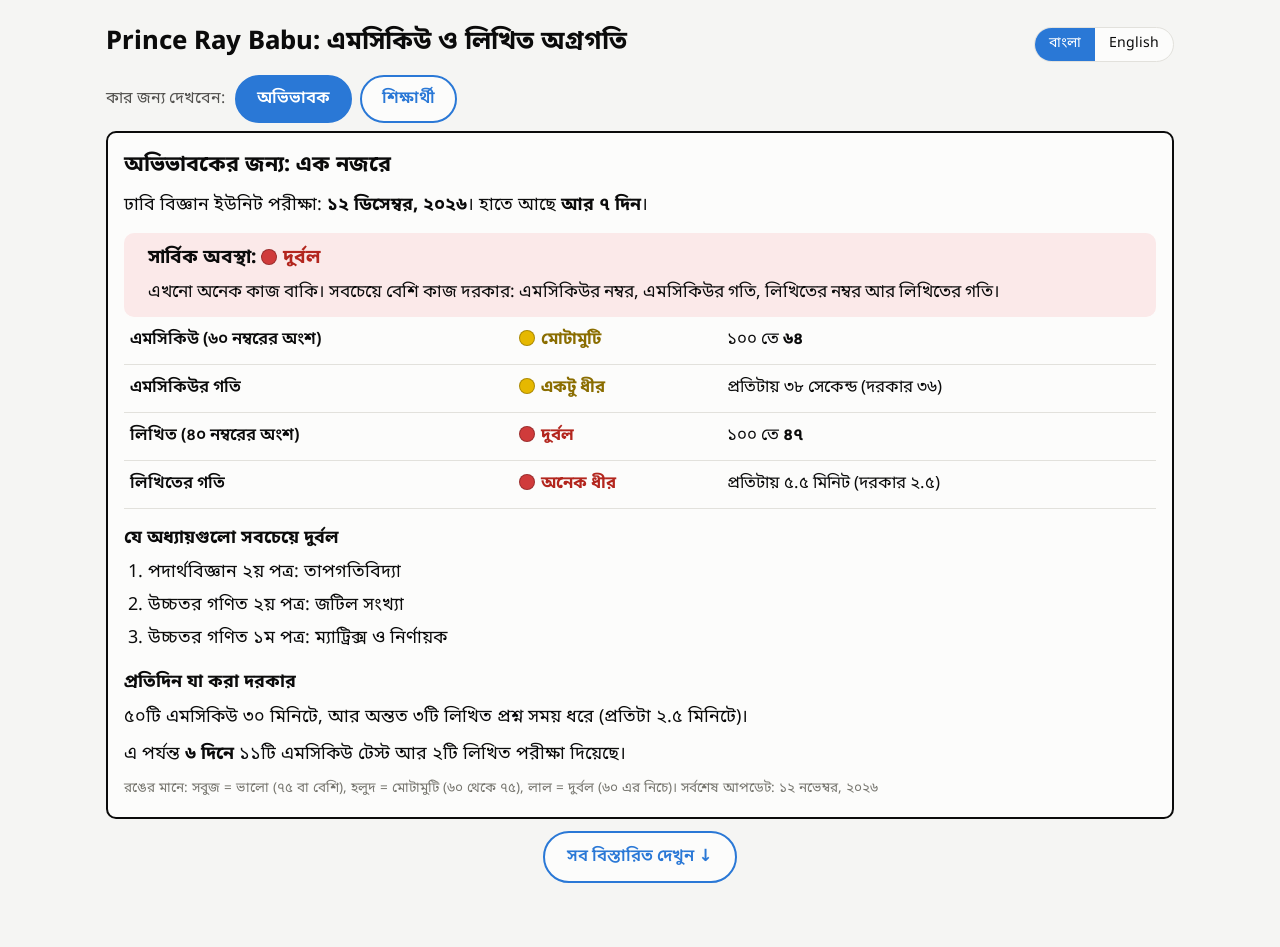
==== commit 1ff18d5a: "Same link: guardian view by default; Guardian/Student switch (student view shows full page + popup);" ====
--- a/prince/index.html
+++ b/prince/index.html
@@ -20,6 +20,8 @@
       <button type="button" data-lang="en" aria-pressed="false">English</button>
     </div>
   </div>
+  <div class="view-switch" role="group" aria-labelledby="v-label"><span id="v-label" data-t="vLabel"></span>
+    <button type="button" data-view="guardian" data-t="vGuardian"></button><button type="button" data-view="student" data-t="vStudent"></button></div>
   <section class="card guardian" id="guardian"></section>
   <p class="g-toggle-wrap"><button class="g-toggle" id="g-toggle" type="button" aria-expanded="true" aria-controls="details"></button></p>
   <div id="details">
--- a/assets/style.css
+++ b/assets/style.css
@@ -129,3 +129,10 @@
   .g-table tr { display: block; padding: 10px 0; border-bottom: 1px solid var(--border); }
   .g-table th { border: 0; } .g-table td { border: 0; }
 }
+
+/* Guardian / Student view switch */
+.view-switch { display: flex; flex-wrap: wrap; align-items: center; gap: 8px; margin: 10px 0 4px; font-size: 1rem; }
+.view-switch span { color: var(--text-secondary); margin-right: 2px; }
+.view-switch button { font: inherit; font-size: 1.05rem; font-weight: 600; padding: 10px 20px; min-height: 46px; border-radius: 999px; cursor: pointer;
+  border: 2px solid var(--series-1); background: var(--surface-1); color: var(--series-1); }
+.view-switch button[aria-pressed="true"] { background: var(--series-1); color: #fff; }
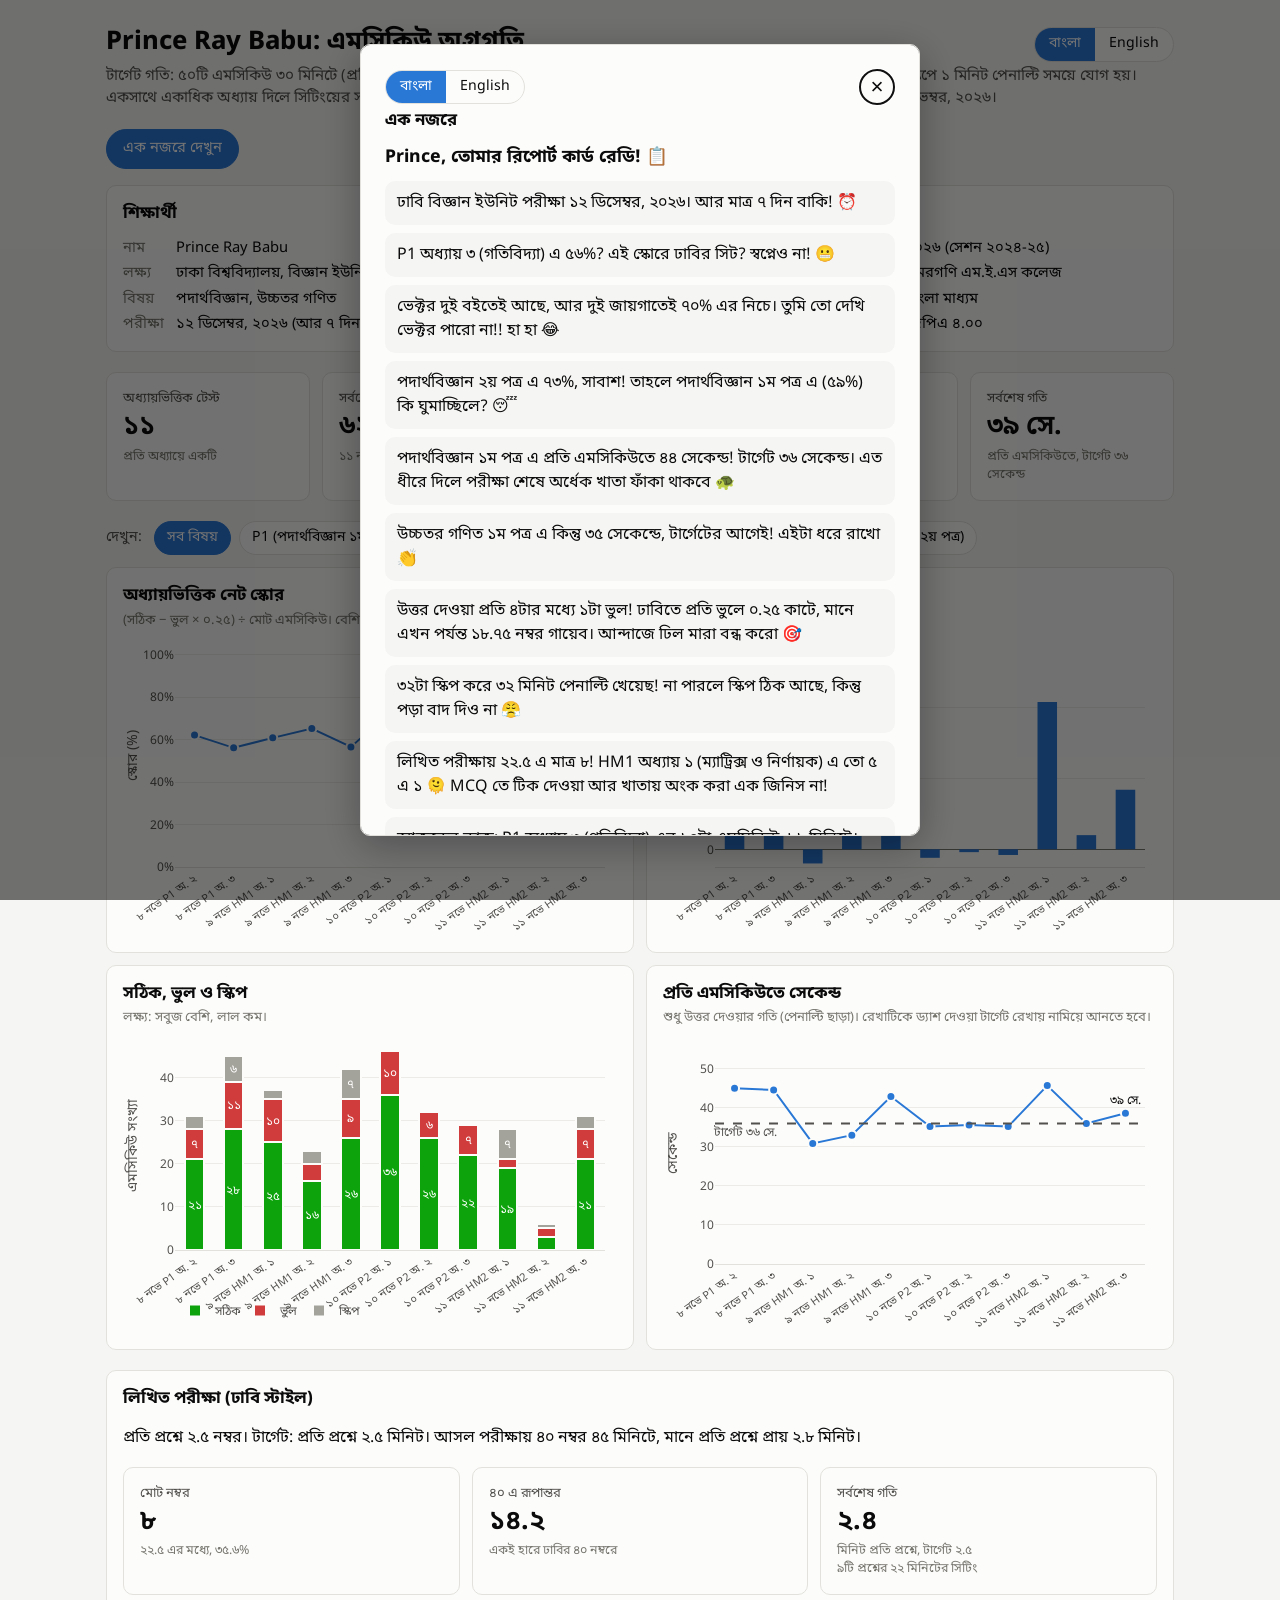
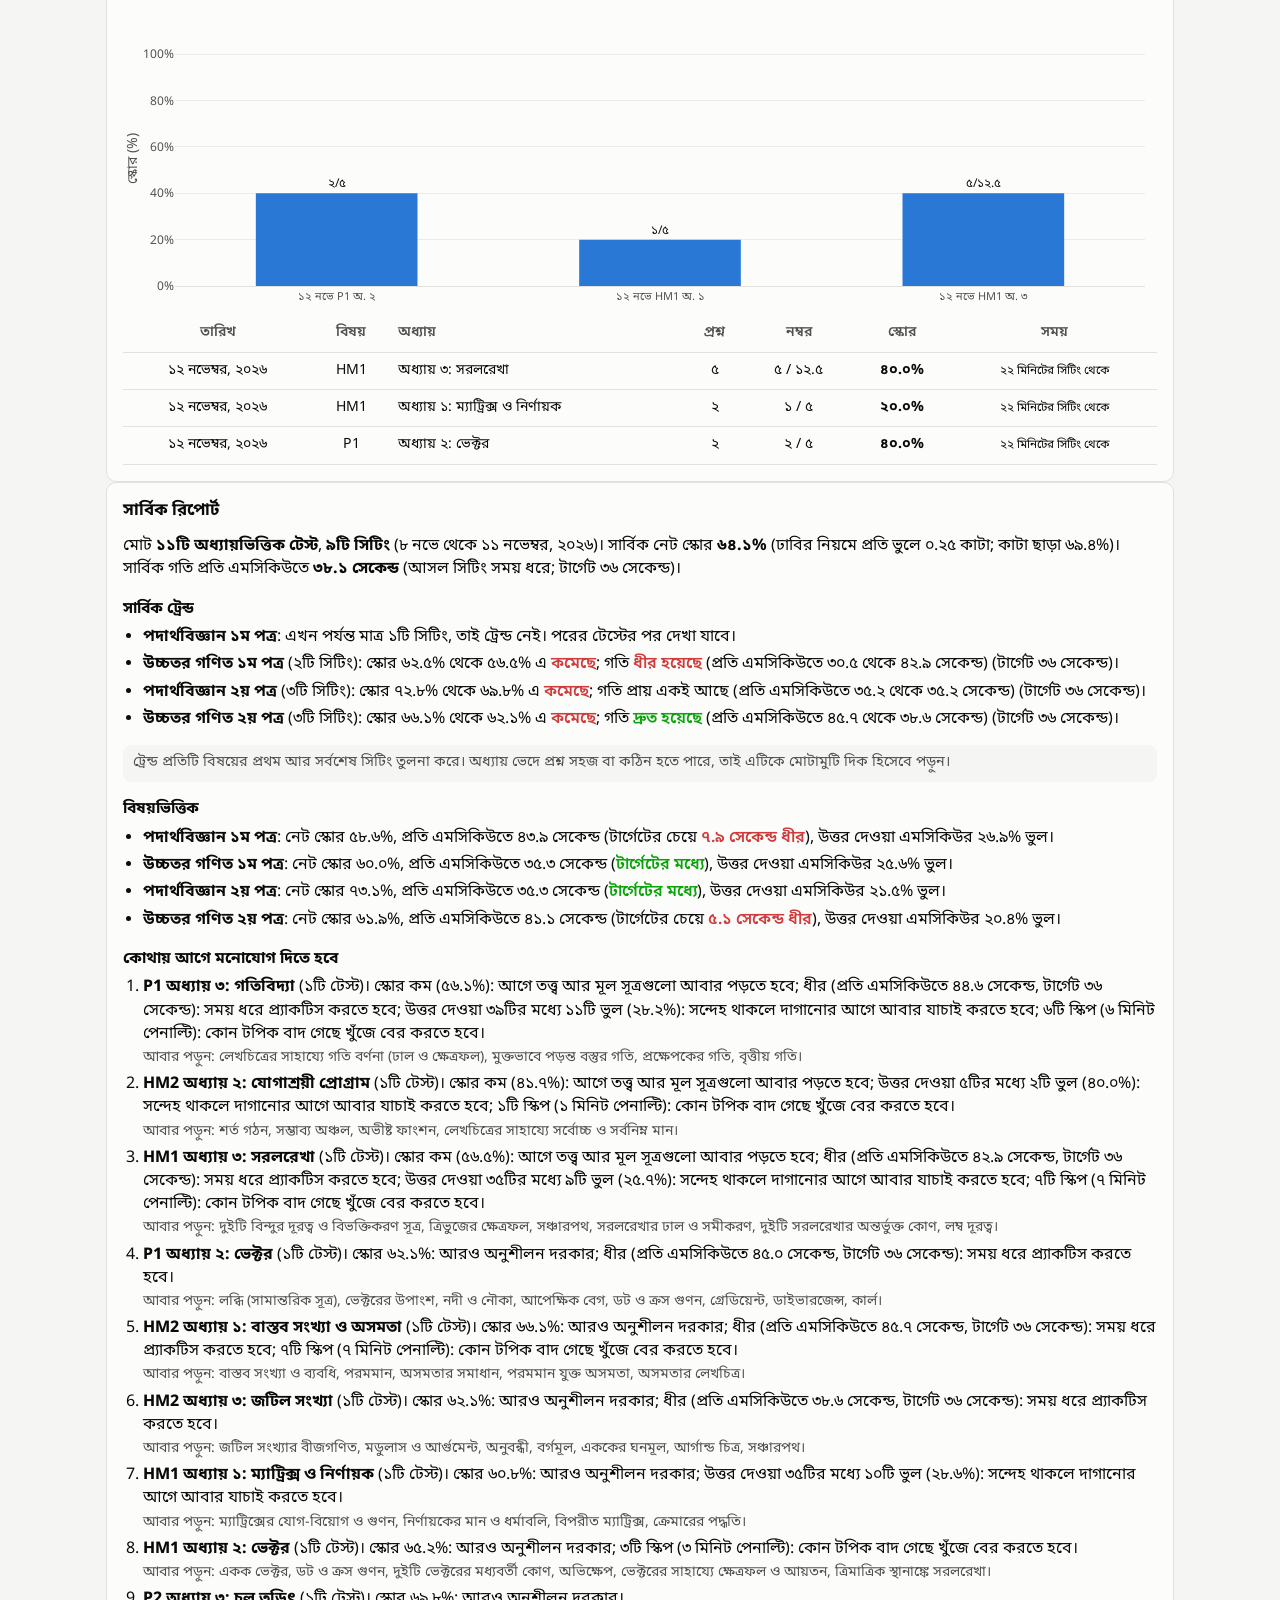
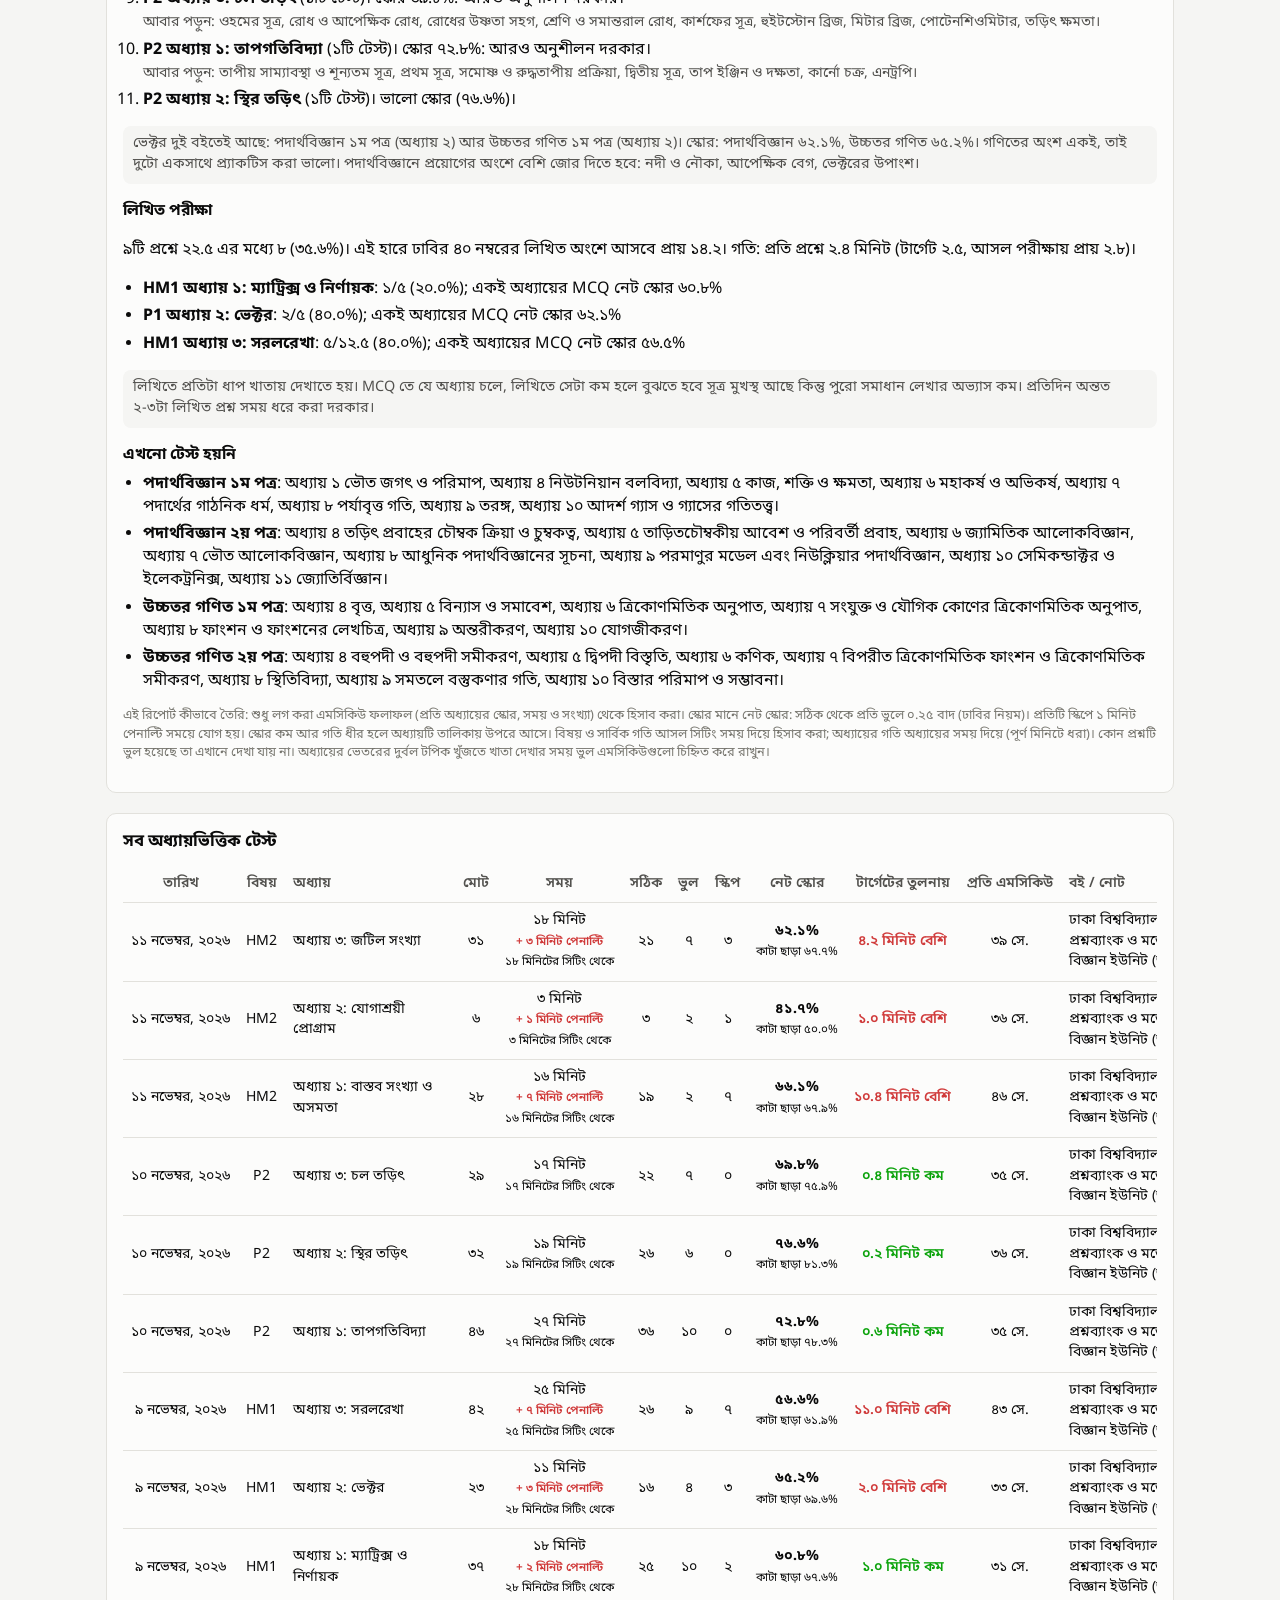
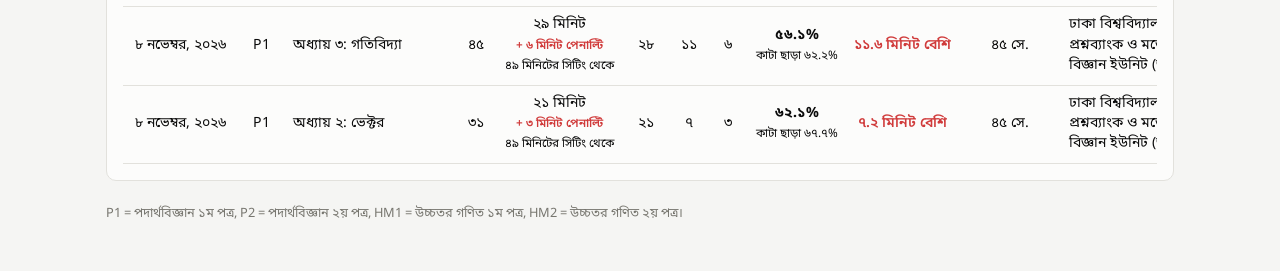
==== commit 339796f5: "Prince: written exam practice (12 Nov: P1 Ch 2, HM1 Ch 1, HM1 Ch 3); Written sheet export, page sect" ====
--- a/prince/index.html
+++ b/prince/index.html
@@ -20,44 +20,30 @@
       <button type="button" data-lang="en" aria-pressed="false">English</button>
     </div>
   </div>
-  <div class="view-switch" role="group" aria-labelledby="v-label"><span id="v-label" data-t="vLabel"></span>
-    <button type="button" data-view="guardian" data-t="vGuardian"></button><button type="button" data-view="student" data-t="vStudent"></button></div>
-  <section class="card guardian" id="guardian"></section>
-  <p class="g-toggle-wrap"><button class="g-toggle" id="g-toggle" type="button" aria-expanded="true" aria-controls="details"></button></p>
-  <div id="details">
+  <p class="sub" id="sub"></p>
   <p><button class="report-btn" id="open-report" type="button" data-t="openReport">Open overall report</button></p>
 
   <section class="profile" id="profile"></section>
+  <section class="tiles" id="tiles"></section>
+
   <div class="filters" id="filters"></div>
 
-  <section class="part part-mcq" id="part-mcq">
-    <div class="part-head"><span class="badge">MCQ</span><div><h2 data-t="partMcq"></h2><p class="part-sub" id="sub"></p></div></div>
-    <div class="tiles" id="tiles"></div>
   <section class="charts">
     <div class="card chart"><h2 data-t="cScore"></h2><p class="how" data-t="cScoreHow"></p><div class="plot" id="plot-score"></div></div>
     <div class="card chart"><h2 data-t="cSlow"></h2><p class="how" data-t="cSlowHow"></p><div class="plot" id="plot-slow"></div></div>
     <div class="card chart"><h2 data-t="cCws"></h2><p class="how" data-t="cCwsHow"></p><div class="plot" id="plot-cws"></div></div>
     <div class="card chart"><h2 data-t="cSpeed"></h2><p class="how" data-t="cSpeedHow"></p><div class="plot" id="plot-speed"></div></div>
   </section>
-  <div class="card">
-    <h2 data-t="allTests"></h2>
-    <div class="table-wrap"><table>
-      <thead><tr><th data-t="thDate"></th><th data-t="thSubj"></th><th class="left" data-t="thCh"></th><th data-t="thTotal"></th><th data-t="thTime"></th>
-        <th data-t="correct"></th><th data-t="wrong"></th><th data-t="skipped"></th><th data-t="thScore"></th><th data-t="thVs"></th><th data-t="thPer"></th><th class="left" data-t="thBook"></th></tr></thead>
-      <tbody id="rows"></tbody>
-    </table></div>
-  </div>
-  </section>
 
-  <section class="part part-written" id="written-sec" hidden>
-    <div class="part-head"><span class="badge" data-t="wBadge"></span><div><h2 data-t="wTitle"></h2><p class="part-sub" id="w-sub"></p></div></div>
+  <section class="card written" id="written-sec" hidden>
+    <h2 data-t="wTitle"></h2>
+    <p class="how" id="w-sub"></p>
     <div class="tiles" id="w-tiles"></div>
-    <div class="card chart"><h2 data-t="wChart"></h2><p class="how" data-t="wChartHow"></p><div class="plot" id="plot-written"></div></div>
-    <div class="card"><h2 data-t="wAll"></h2>
+    <div class="plot" id="plot-written"></div>
     <div class="table-wrap"><table>
       <thead><tr><th data-t="thDate"></th><th data-t="thSubj"></th><th class="left" data-t="thCh"></th><th data-t="wQ"></th><th data-t="wMarks"></th><th data-t="thScore2"></th><th data-t="wTime"></th></tr></thead>
       <tbody id="wrows"></tbody>
-    </table></div></div>
+    </table></div>
   </section>
 
   <section class="card report" id="report">
@@ -65,8 +51,15 @@
     <div id="report-body"></div>
   </section>
 
+  <section class="card">
+    <h2 data-t="allTests"></h2>
+    <div class="table-wrap"><table>
+      <thead><tr><th data-t="thDate"></th><th data-t="thSubj"></th><th class="left" data-t="thCh"></th><th data-t="thTotal"></th><th data-t="thTime"></th>
+        <th data-t="correct"></th><th data-t="wrong"></th><th data-t="skipped"></th><th data-t="thScore"></th><th data-t="thVs"></th><th data-t="thPer"></th><th class="left" data-t="thBook"></th></tr></thead>
+      <tbody id="rows"></tbody>
+    </table></div>
+  </section>
   <footer data-t="footer"></footer>
-  </div>
 </main>
 
 <div class="modal-backdrop" id="report-modal" hidden>
@@ -86,7 +79,6 @@
 <script src="../assets/i18n.js"></script>
 <script src="../assets/report.js"></script>
 <script src="../assets/gist.js"></script>
-<script src="../assets/guardian.js"></script>
 <script src="../assets/student.js"></script>
 </body>
 </html>
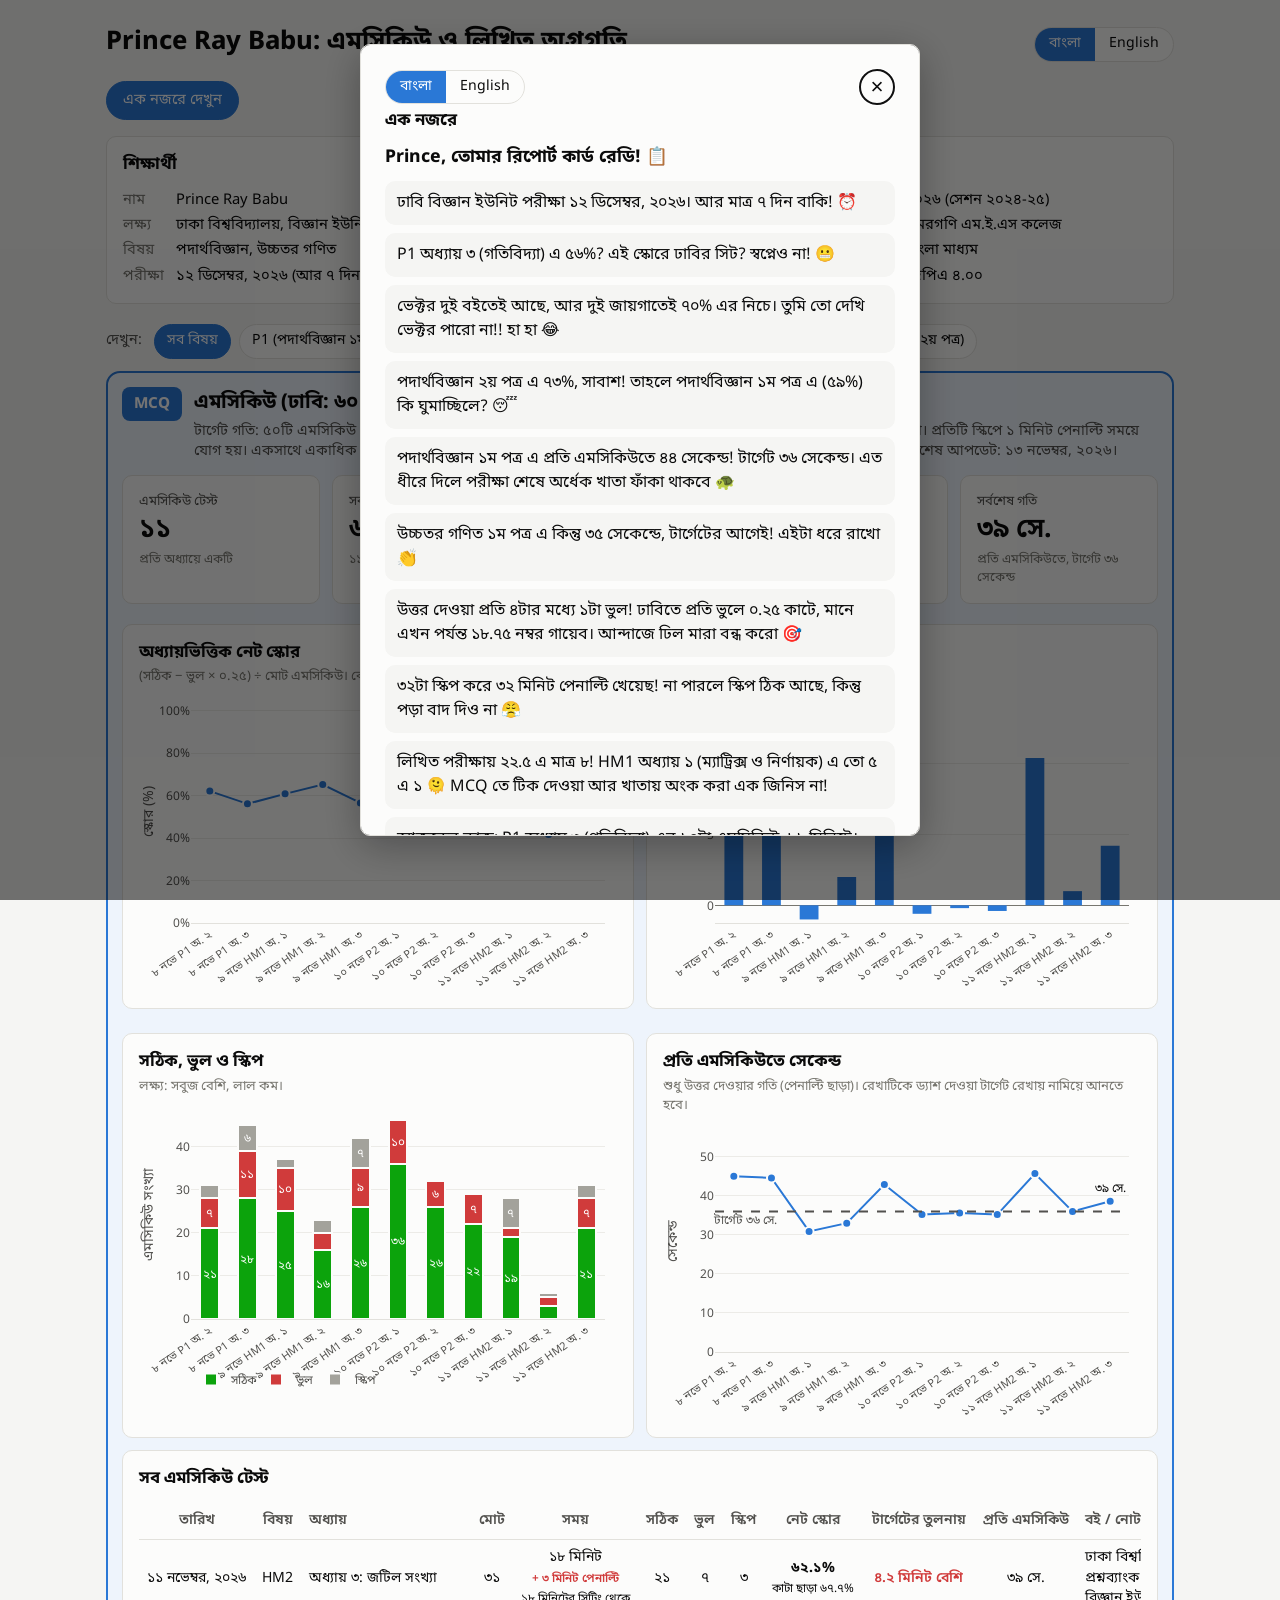
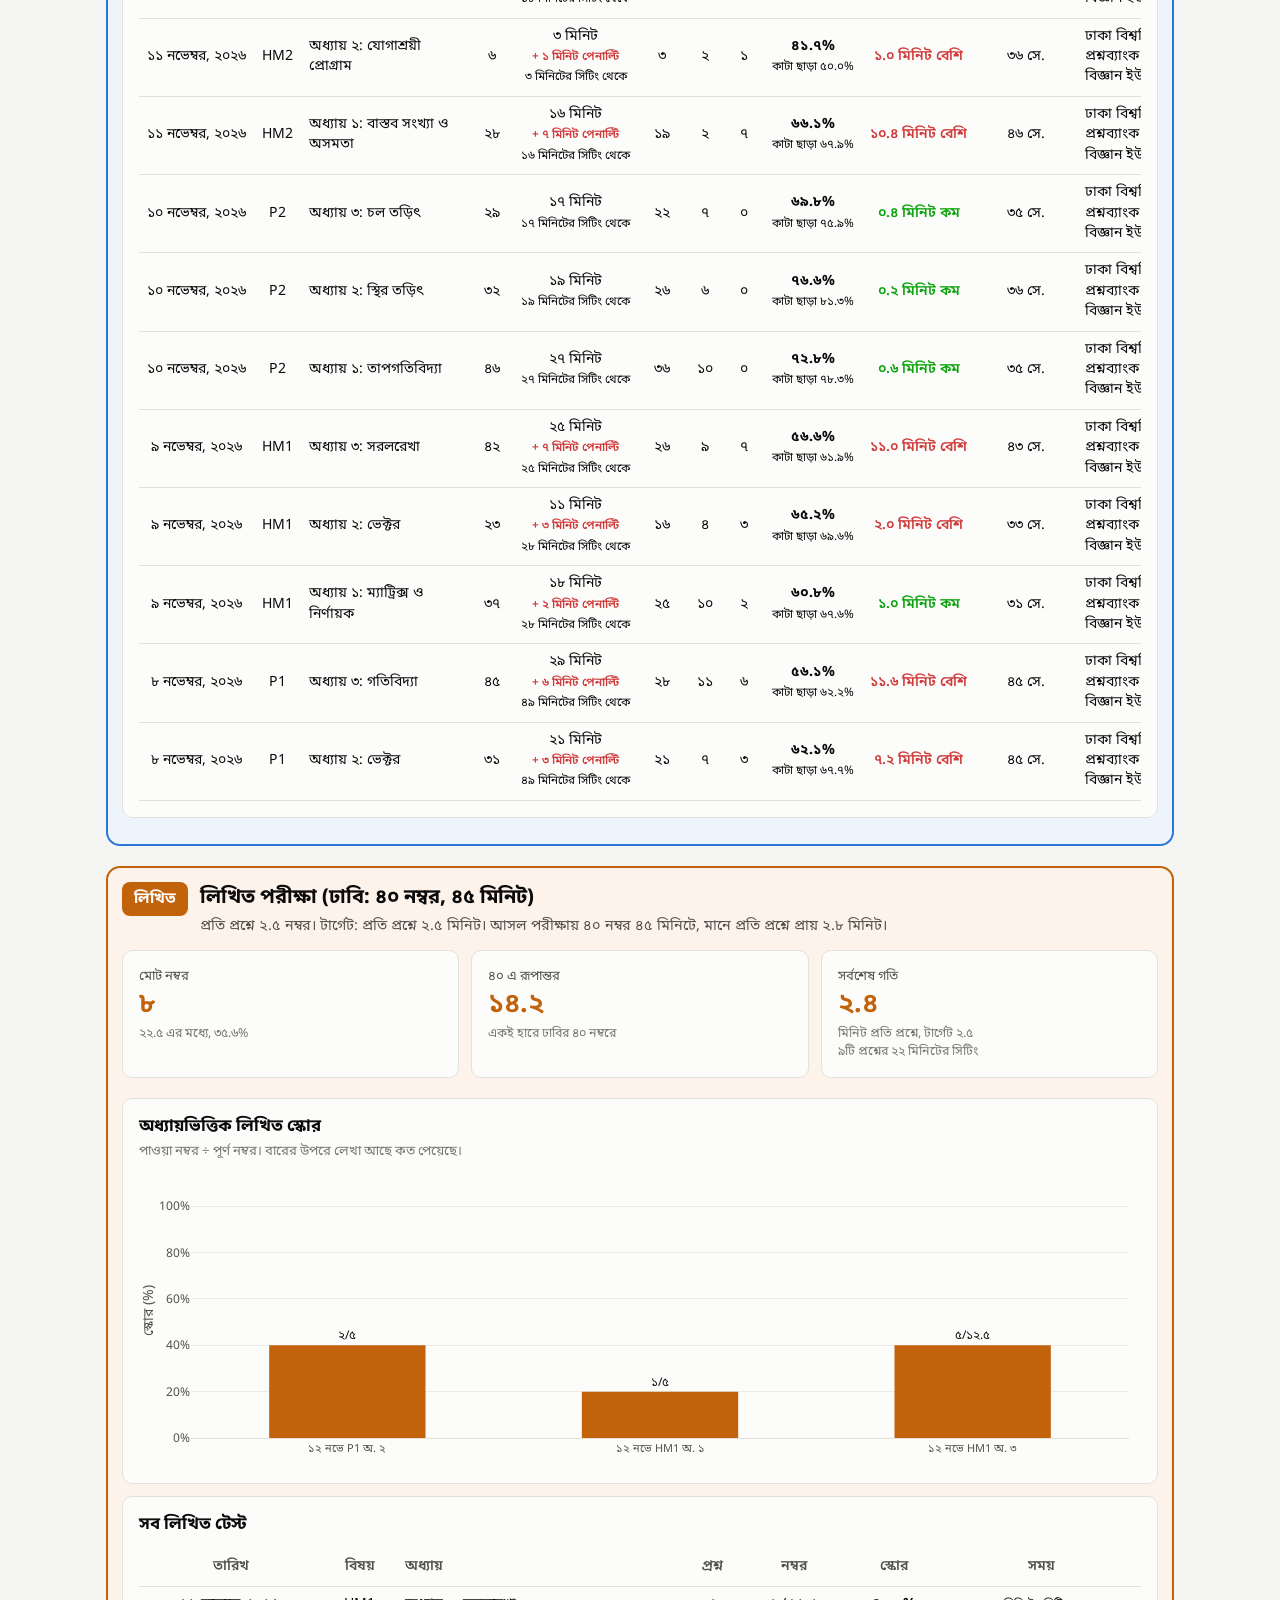
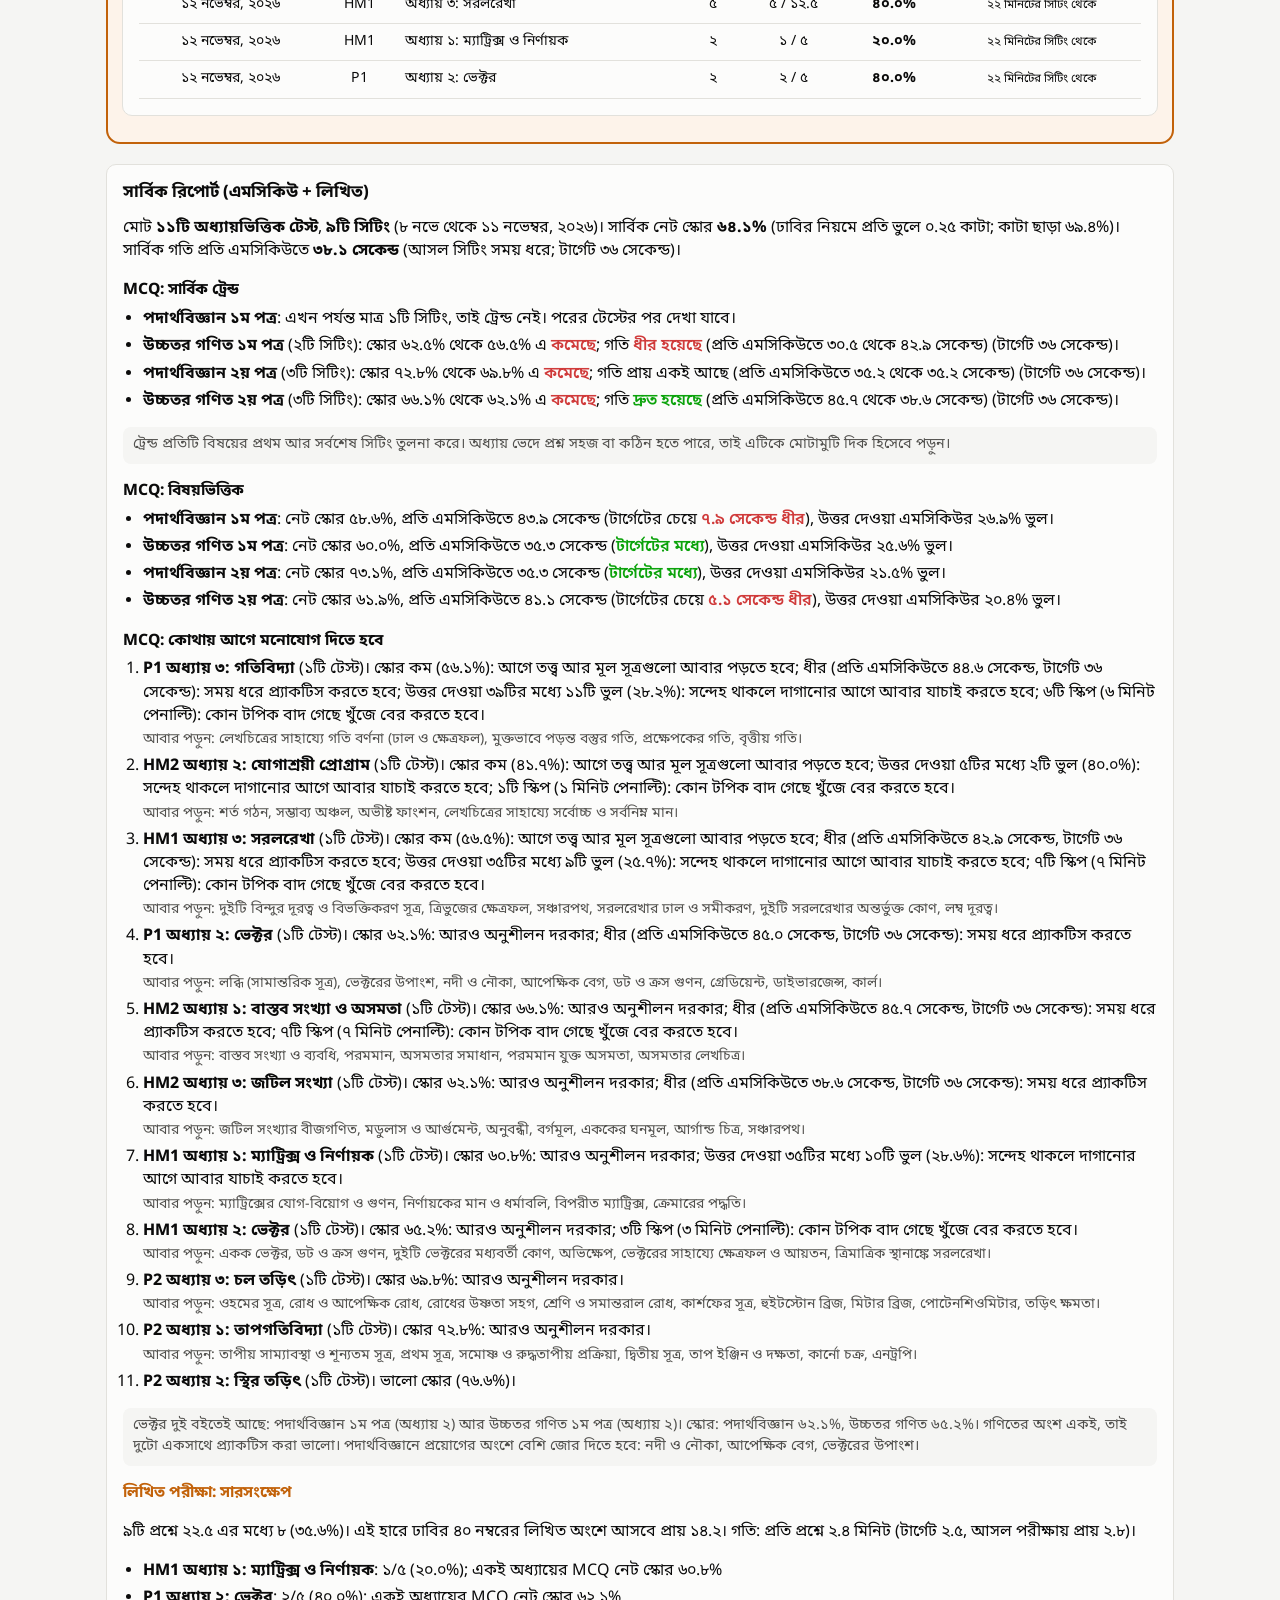
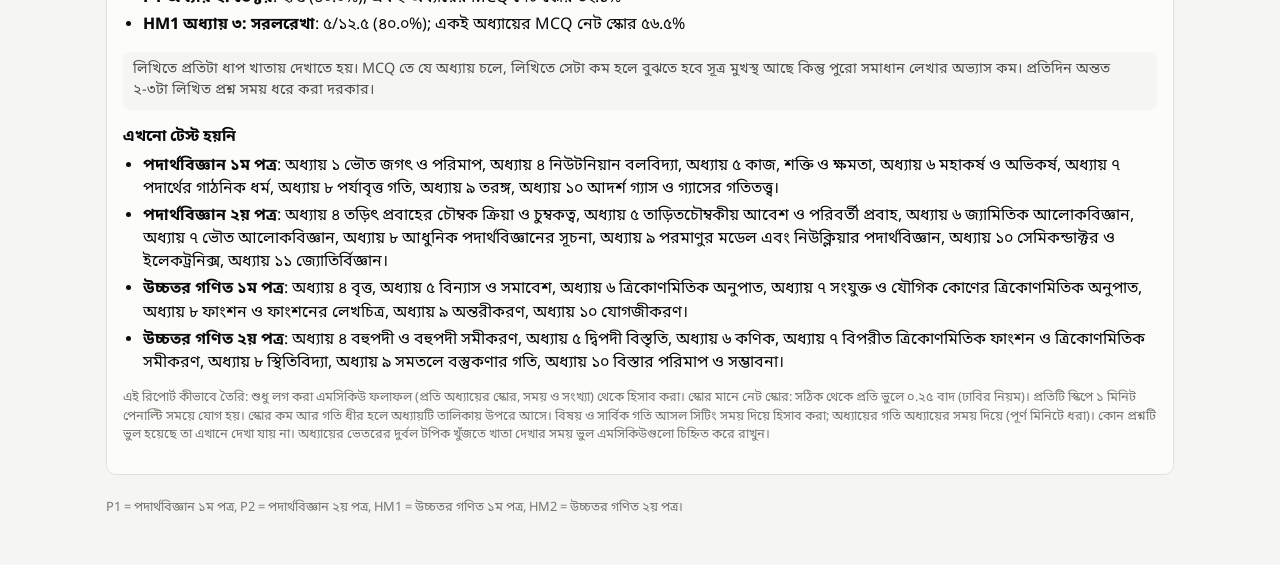
==== commit 32e390f6: "Separate MCQ and Written into two clearly marked parts (blue / orange), MCQ table inside MCQ part, l" ====
--- a/prince/index.html
+++ b/prince/index.html
@@ -20,30 +20,39 @@
       <button type="button" data-lang="en" aria-pressed="false">English</button>
     </div>
   </div>
-  <p class="sub" id="sub"></p>
   <p><button class="report-btn" id="open-report" type="button" data-t="openReport">Open overall report</button></p>
 
   <section class="profile" id="profile"></section>
-  <section class="tiles" id="tiles"></section>
-
   <div class="filters" id="filters"></div>
 
+  <section class="part part-mcq" id="part-mcq">
+    <div class="part-head"><span class="badge">MCQ</span><div><h2 data-t="partMcq"></h2><p class="part-sub" id="sub"></p></div></div>
+    <div class="tiles" id="tiles"></div>
   <section class="charts">
     <div class="card chart"><h2 data-t="cScore"></h2><p class="how" data-t="cScoreHow"></p><div class="plot" id="plot-score"></div></div>
     <div class="card chart"><h2 data-t="cSlow"></h2><p class="how" data-t="cSlowHow"></p><div class="plot" id="plot-slow"></div></div>
     <div class="card chart"><h2 data-t="cCws"></h2><p class="how" data-t="cCwsHow"></p><div class="plot" id="plot-cws"></div></div>
     <div class="card chart"><h2 data-t="cSpeed"></h2><p class="how" data-t="cSpeedHow"></p><div class="plot" id="plot-speed"></div></div>
   </section>
+  <div class="card">
+    <h2 data-t="allTests"></h2>
+    <div class="table-wrap"><table>
+      <thead><tr><th data-t="thDate"></th><th data-t="thSubj"></th><th class="left" data-t="thCh"></th><th data-t="thTotal"></th><th data-t="thTime"></th>
+        <th data-t="correct"></th><th data-t="wrong"></th><th data-t="skipped"></th><th data-t="thScore"></th><th data-t="thVs"></th><th data-t="thPer"></th><th class="left" data-t="thBook"></th></tr></thead>
+      <tbody id="rows"></tbody>
+    </table></div>
+  </div>
+  </section>
 
-  <section class="card written" id="written-sec" hidden>
-    <h2 data-t="wTitle"></h2>
-    <p class="how" id="w-sub"></p>
+  <section class="part part-written" id="written-sec" hidden>
+    <div class="part-head"><span class="badge" data-t="wBadge"></span><div><h2 data-t="wTitle"></h2><p class="part-sub" id="w-sub"></p></div></div>
     <div class="tiles" id="w-tiles"></div>
-    <div class="plot" id="plot-written"></div>
+    <div class="card chart"><h2 data-t="wChart"></h2><p class="how" data-t="wChartHow"></p><div class="plot" id="plot-written"></div></div>
+    <div class="card"><h2 data-t="wAll"></h2>
     <div class="table-wrap"><table>
       <thead><tr><th data-t="thDate"></th><th data-t="thSubj"></th><th class="left" data-t="thCh"></th><th data-t="wQ"></th><th data-t="wMarks"></th><th data-t="thScore2"></th><th data-t="wTime"></th></tr></thead>
       <tbody id="wrows"></tbody>
-    </table></div>
+    </table></div></div>
   </section>
 
   <section class="card report" id="report">
@@ -51,14 +60,6 @@
     <div id="report-body"></div>
   </section>
 
-  <section class="card">
-    <h2 data-t="allTests"></h2>
-    <div class="table-wrap"><table>
-      <thead><tr><th data-t="thDate"></th><th data-t="thSubj"></th><th class="left" data-t="thCh"></th><th data-t="thTotal"></th><th data-t="thTime"></th>
-        <th data-t="correct"></th><th data-t="wrong"></th><th data-t="skipped"></th><th data-t="thScore"></th><th data-t="thVs"></th><th data-t="thPer"></th><th class="left" data-t="thBook"></th></tr></thead>
-      <tbody id="rows"></tbody>
-    </table></div>
-  </section>
   <footer data-t="footer"></footer>
 </main>
 
--- a/assets/style.css
+++ b/assets/style.css
@@ -95,44 +95,3 @@
 .part-written .badge { background: var(--written); }
 .part-written .tile .value { color: var(--written); }
 .report h3.h-written { color: var(--written); }
-
-/* Guardian card: big, plain, readable on a phone */
-.guardian { border: 2px solid var(--text-primary); margin: 8px 0 12px; font-size: 1.12rem; line-height: 1.6; }
-.guardian h2 { font-size: 1.35rem; margin: 0 0 8px; }
-.guardian h3 { font-size: 1.12rem; margin: 16px 0 6px; }
-.g-exam { margin: 0 0 12px; }
-.g-overall { border-radius: 10px; padding: 10px 14px; margin-bottom: 12px; font-size: 1.2rem; }
-.g-overall p { margin: 6px 0 0; font-size: 1.08rem; }
-.g-overall.g-good { background: #e7f6e7; } .g-overall.g-mid { background: #fdf6dc; } .g-overall.g-weak { background: #fbe9e9; }
-.g-ov-label { font-weight: 700; }
-.g-table { width: 100%; font-size: 1.05rem; }
-.g-table th, .g-table td { text-align: left; white-space: normal; padding: 10px 6px; vertical-align: middle; }
-.g-table th { color: var(--text-primary); font-weight: 600; }
-.g-light { white-space: nowrap !important; }
-.gl { display: inline-block; width: 16px; height: 16px; border-radius: 50%; margin-right: 6px; vertical-align: -2px; border: 1px solid rgba(0,0,0,.25); }
-.gl-good { background: #1a9e1a; } .gl-mid { background: #e6b800; } .gl-weak { background: #d03b3b; }
-.gw { font-weight: 700; } .gw-good { color: #157a15; } .gw-mid { color: #8a6d00; } .gw-weak { color: #b3261e; }
-.g-weak { margin: 0; padding-left: 24px; } .g-weak li { margin: 4px 0; }
-.g-daily, .g-effort { margin: 0 0 8px; }
-.g-small { color: var(--text-muted); font-size: .85rem; margin: 10px 0 0; }
-.g-toggle-wrap { text-align: center; margin: 0 0 16px; }
-.g-toggle { font: inherit; font-size: 1.05rem; font-weight: 600; padding: 12px 22px; border-radius: 999px; cursor: pointer;
-  border: 2px solid var(--series-1); background: var(--surface-1); color: var(--series-1); min-height: 48px; }
-@media (prefers-color-scheme: dark) {
-  .g-overall.g-good { background: #16301a; } .g-overall.g-mid { background: #33300f; } .g-overall.g-weak { background: #3a1a1a; }
-  .gw-good { color: #6fd86f; } .gw-mid { color: #f0d050; } .gw-weak { color: #ff8a80; }
-}
-@media (max-width: 600px) {
-  main { padding: 12px 12px 40px; }
-  .guardian { font-size: 1.15rem; padding: 14px; }
-  .g-table th, .g-table td { display: block; padding: 2px 0; }
-  .g-table tr { display: block; padding: 10px 0; border-bottom: 1px solid var(--border); }
-  .g-table th { border: 0; } .g-table td { border: 0; }
-}
-
-/* Guardian / Student view switch */
-.view-switch { display: flex; flex-wrap: wrap; align-items: center; gap: 8px; margin: 10px 0 4px; font-size: 1rem; }
-.view-switch span { color: var(--text-secondary); margin-right: 2px; }
-.view-switch button { font: inherit; font-size: 1.05rem; font-weight: 600; padding: 10px 20px; min-height: 46px; border-radius: 999px; cursor: pointer;
-  border: 2px solid var(--series-1); background: var(--surface-1); color: var(--series-1); }
-.view-switch button[aria-pressed="true"] { background: var(--series-1); color: #fff; }
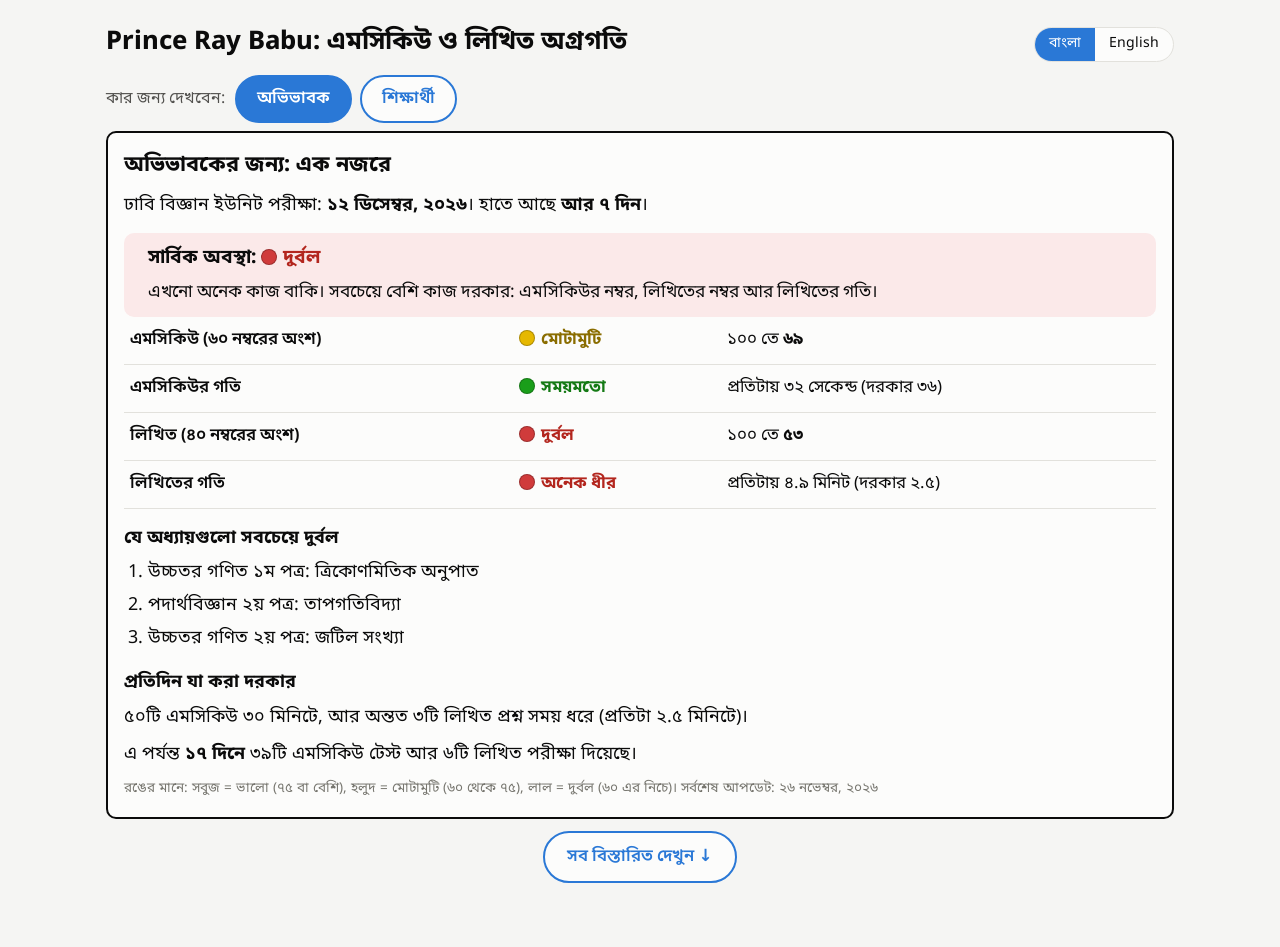
==== commit b5679e56: "Highlight chapters done in both MCQ and written (purple, bold, tag)" ====
--- a/prince/index.html
+++ b/prince/index.html
@@ -20,6 +20,11 @@
       <button type="button" data-lang="en" aria-pressed="false">English</button>
     </div>
   </div>
+  <div class="view-switch" role="group" aria-labelledby="v-label"><span id="v-label" data-t="vLabel"></span>
+    <button type="button" data-view="guardian" data-t="vGuardian"></button><button type="button" data-view="student" data-t="vStudent"></button></div>
+  <section class="card guardian" id="guardian"></section>
+  <p class="g-toggle-wrap"><button class="g-toggle" id="g-toggle" type="button" aria-expanded="true" aria-controls="details"></button></p>
+  <div id="details">
   <p><button class="report-btn" id="open-report" type="button" data-t="openReport">Open overall report</button></p>
 
   <section class="profile" id="profile"></section>
@@ -41,6 +46,7 @@
         <th data-t="correct"></th><th data-t="wrong"></th><th data-t="skipped"></th><th data-t="thScore"></th><th data-t="thVs"></th><th data-t="thPer"></th><th class="left" data-t="thBook"></th></tr></thead>
       <tbody id="rows"></tbody>
     </table></div>
+    <p class="both-note" data-t="bothNote"></p>
   </div>
   </section>
 
@@ -52,7 +58,8 @@
     <div class="table-wrap"><table>
       <thead><tr><th data-t="thDate"></th><th data-t="thSubj"></th><th class="left" data-t="thCh"></th><th data-t="wQ"></th><th data-t="wMarks"></th><th data-t="thScore2"></th><th data-t="wTime"></th></tr></thead>
       <tbody id="wrows"></tbody>
-    </table></div></div>
+    </table></div>
+    <p class="both-note" data-t="bothNote"></p></div>
   </section>
 
   <section class="card report" id="report">
@@ -61,6 +68,7 @@
   </section>
 
   <footer data-t="footer"></footer>
+  </div>
 </main>
 
 <div class="modal-backdrop" id="report-modal" hidden>
@@ -80,6 +88,7 @@
 <script src="../assets/i18n.js"></script>
 <script src="../assets/report.js"></script>
 <script src="../assets/gist.js"></script>
+<script src="../assets/guardian.js"></script>
 <script src="../assets/student.js"></script>
 </body>
 </html>
--- a/assets/style.css
+++ b/assets/style.css
@@ -5,6 +5,7 @@
   --series-1: #2a78d6; --good: #0ca30c; --critical: #d03b3b; --neutral: #a3a29b;
   --grid: #ecebe7;
   --written: #c2620a; --written-bg: #fdf3ea; --mcq-bg: #eef4fc;
+  --both: #7b3fbf; --both-bg: #f1e9fb;
 }
 @media (prefers-color-scheme: dark) {
   :root {
@@ -13,6 +14,7 @@
     --text-primary: #f0efec; --text-secondary: #c3c2b7; --text-muted: #9a998f;
     --series-1: #3987e5; --neutral: #6f6e67; --grid: #2a2a27;
     --written: #e8883a; --written-bg: #2a2018; --mcq-bg: #17212d;
+    --both: #c39bf0; --both-bg: #2a2036;
   }
 }
 * { box-sizing: border-box; }
@@ -95,3 +97,50 @@
 .part-written .badge { background: var(--written); }
 .part-written .tile .value { color: var(--written); }
 .report h3.h-written { color: var(--written); }
+
+/* Guardian card: big, plain, readable on a phone */
+.guardian { border: 2px solid var(--text-primary); margin: 8px 0 12px; font-size: 1.12rem; line-height: 1.6; }
+.guardian h2 { font-size: 1.35rem; margin: 0 0 8px; }
+.guardian h3 { font-size: 1.12rem; margin: 16px 0 6px; }
+.g-exam { margin: 0 0 12px; }
+.g-overall { border-radius: 10px; padding: 10px 14px; margin-bottom: 12px; font-size: 1.2rem; }
+.g-overall p { margin: 6px 0 0; font-size: 1.08rem; }
+.g-overall.g-good { background: #e7f6e7; } .g-overall.g-mid { background: #fdf6dc; } .g-overall.g-weak { background: #fbe9e9; }
+.g-ov-label { font-weight: 700; }
+.g-table { width: 100%; font-size: 1.05rem; }
+.g-table th, .g-table td { text-align: left; white-space: normal; padding: 10px 6px; vertical-align: middle; }
+.g-table th { color: var(--text-primary); font-weight: 600; }
+.g-light { white-space: nowrap !important; }
+.gl { display: inline-block; width: 16px; height: 16px; border-radius: 50%; margin-right: 6px; vertical-align: -2px; border: 1px solid rgba(0,0,0,.25); }
+.gl-good { background: #1a9e1a; } .gl-mid { background: #e6b800; } .gl-weak { background: #d03b3b; }
+.gw { font-weight: 700; } .gw-good { color: #157a15; } .gw-mid { color: #8a6d00; } .gw-weak { color: #b3261e; }
+.g-weak { margin: 0; padding-left: 24px; } .g-weak li { margin: 4px 0; }
+.g-daily, .g-effort { margin: 0 0 8px; }
+.g-small { color: var(--text-muted); font-size: .85rem; margin: 10px 0 0; }
+.g-toggle-wrap { text-align: center; margin: 0 0 16px; }
+.g-toggle { font: inherit; font-size: 1.05rem; font-weight: 600; padding: 12px 22px; border-radius: 999px; cursor: pointer;
+  border: 2px solid var(--series-1); background: var(--surface-1); color: var(--series-1); min-height: 48px; }
+@media (prefers-color-scheme: dark) {
+  .g-overall.g-good { background: #16301a; } .g-overall.g-mid { background: #33300f; } .g-overall.g-weak { background: #3a1a1a; }
+  .gw-good { color: #6fd86f; } .gw-mid { color: #f0d050; } .gw-weak { color: #ff8a80; }
+}
+@media (max-width: 600px) {
+  main { padding: 12px 12px 40px; }
+  .guardian { font-size: 1.15rem; padding: 14px; }
+  .g-table th, .g-table td { display: block; padding: 2px 0; }
+  .g-table tr { display: block; padding: 10px 0; border-bottom: 1px solid var(--border); }
+  .g-table th { border: 0; } .g-table td { border: 0; }
+}
+
+/* Guardian / Student view switch */
+.view-switch { display: flex; flex-wrap: wrap; align-items: center; gap: 8px; margin: 10px 0 4px; font-size: 1rem; }
+.view-switch span { color: var(--text-secondary); margin-right: 2px; }
+.view-switch button { font: inherit; font-size: 1.05rem; font-weight: 600; padding: 10px 20px; min-height: 46px; border-radius: 999px; cursor: pointer;
+  border: 2px solid var(--series-1); background: var(--surface-1); color: var(--series-1); }
+.view-switch button[aria-pressed="true"] { background: var(--series-1); color: #fff; }
+
+/* chapter done in BOTH MCQ and written */
+.both { color: var(--both); font-weight: 700; }
+tr.both-row td { background: var(--both-bg); }
+.both-tag { display: inline-block; margin-top: 2px; padding: 0 6px; border-radius: 8px; font-size: 11px; font-weight: 700; color: #fff; background: var(--both); }
+.both-note { margin: 8px 0 0; font-size: 13px; color: var(--text-secondary); }
